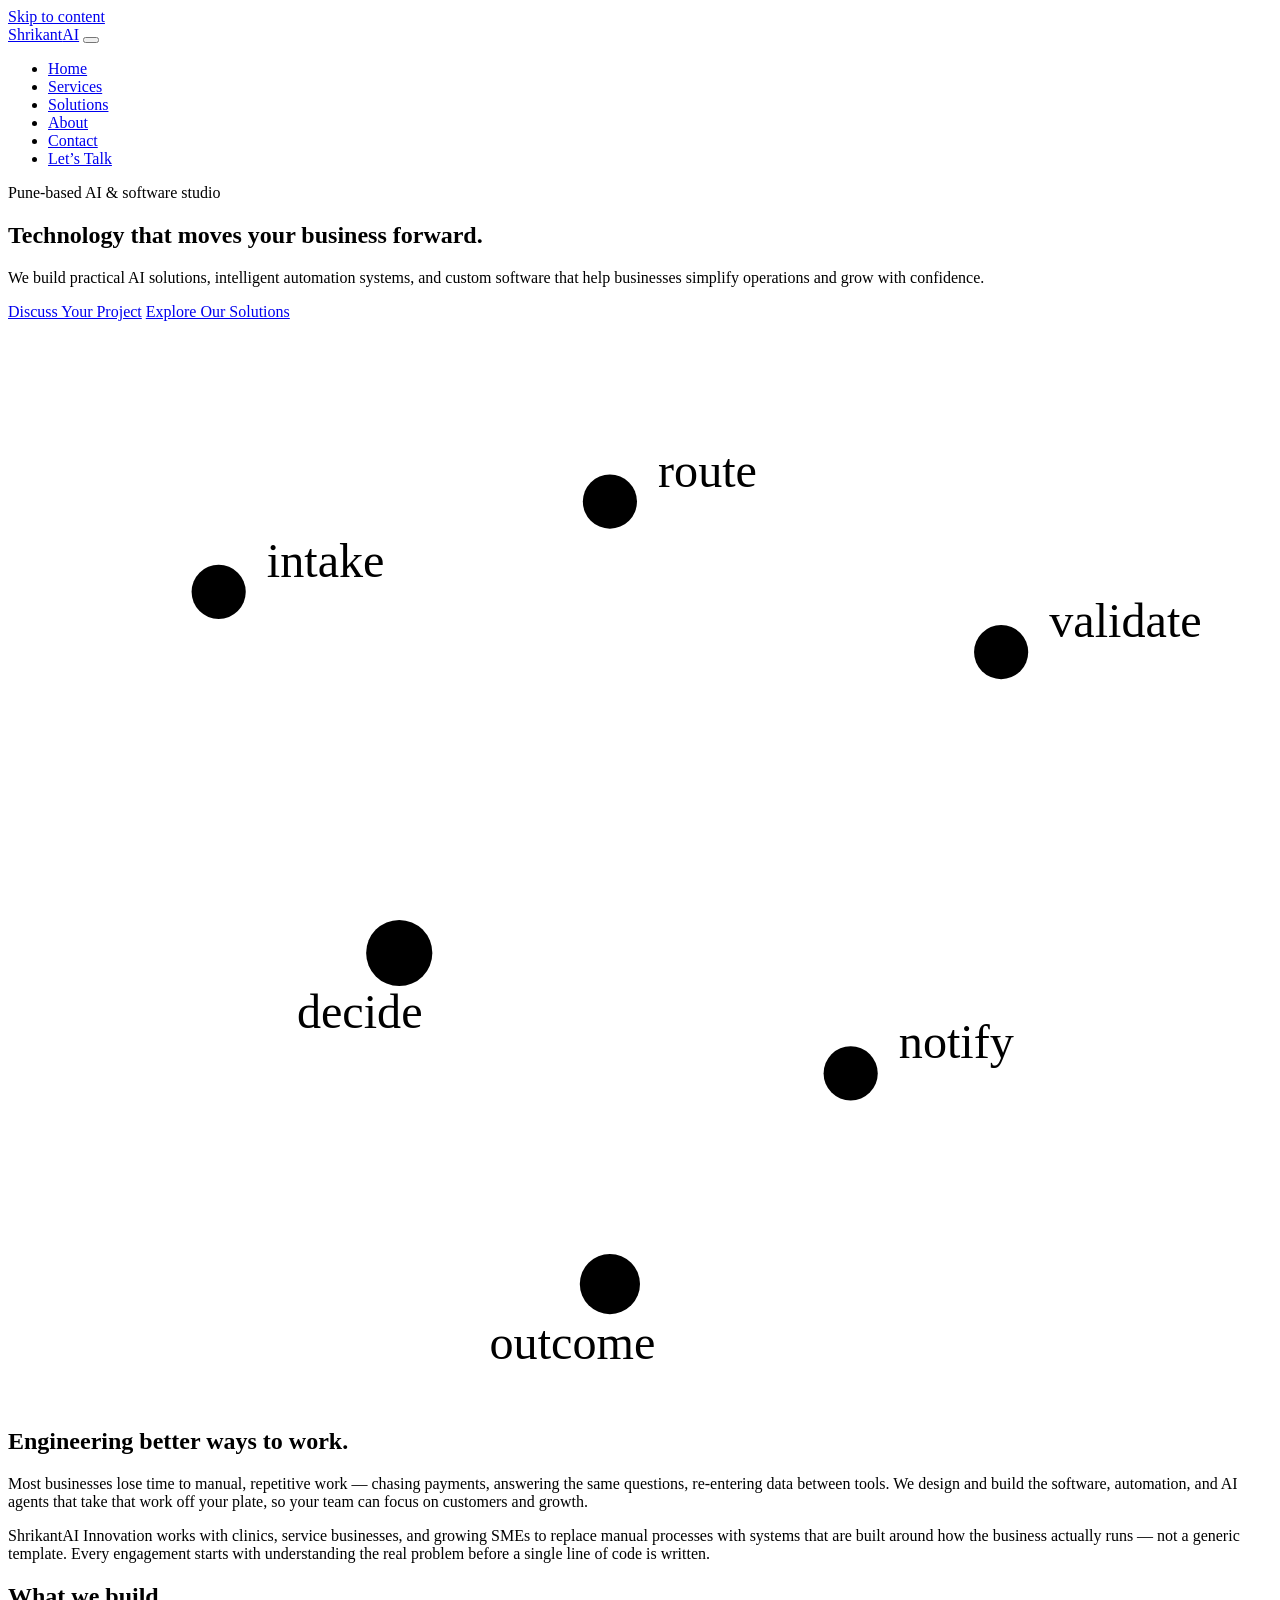
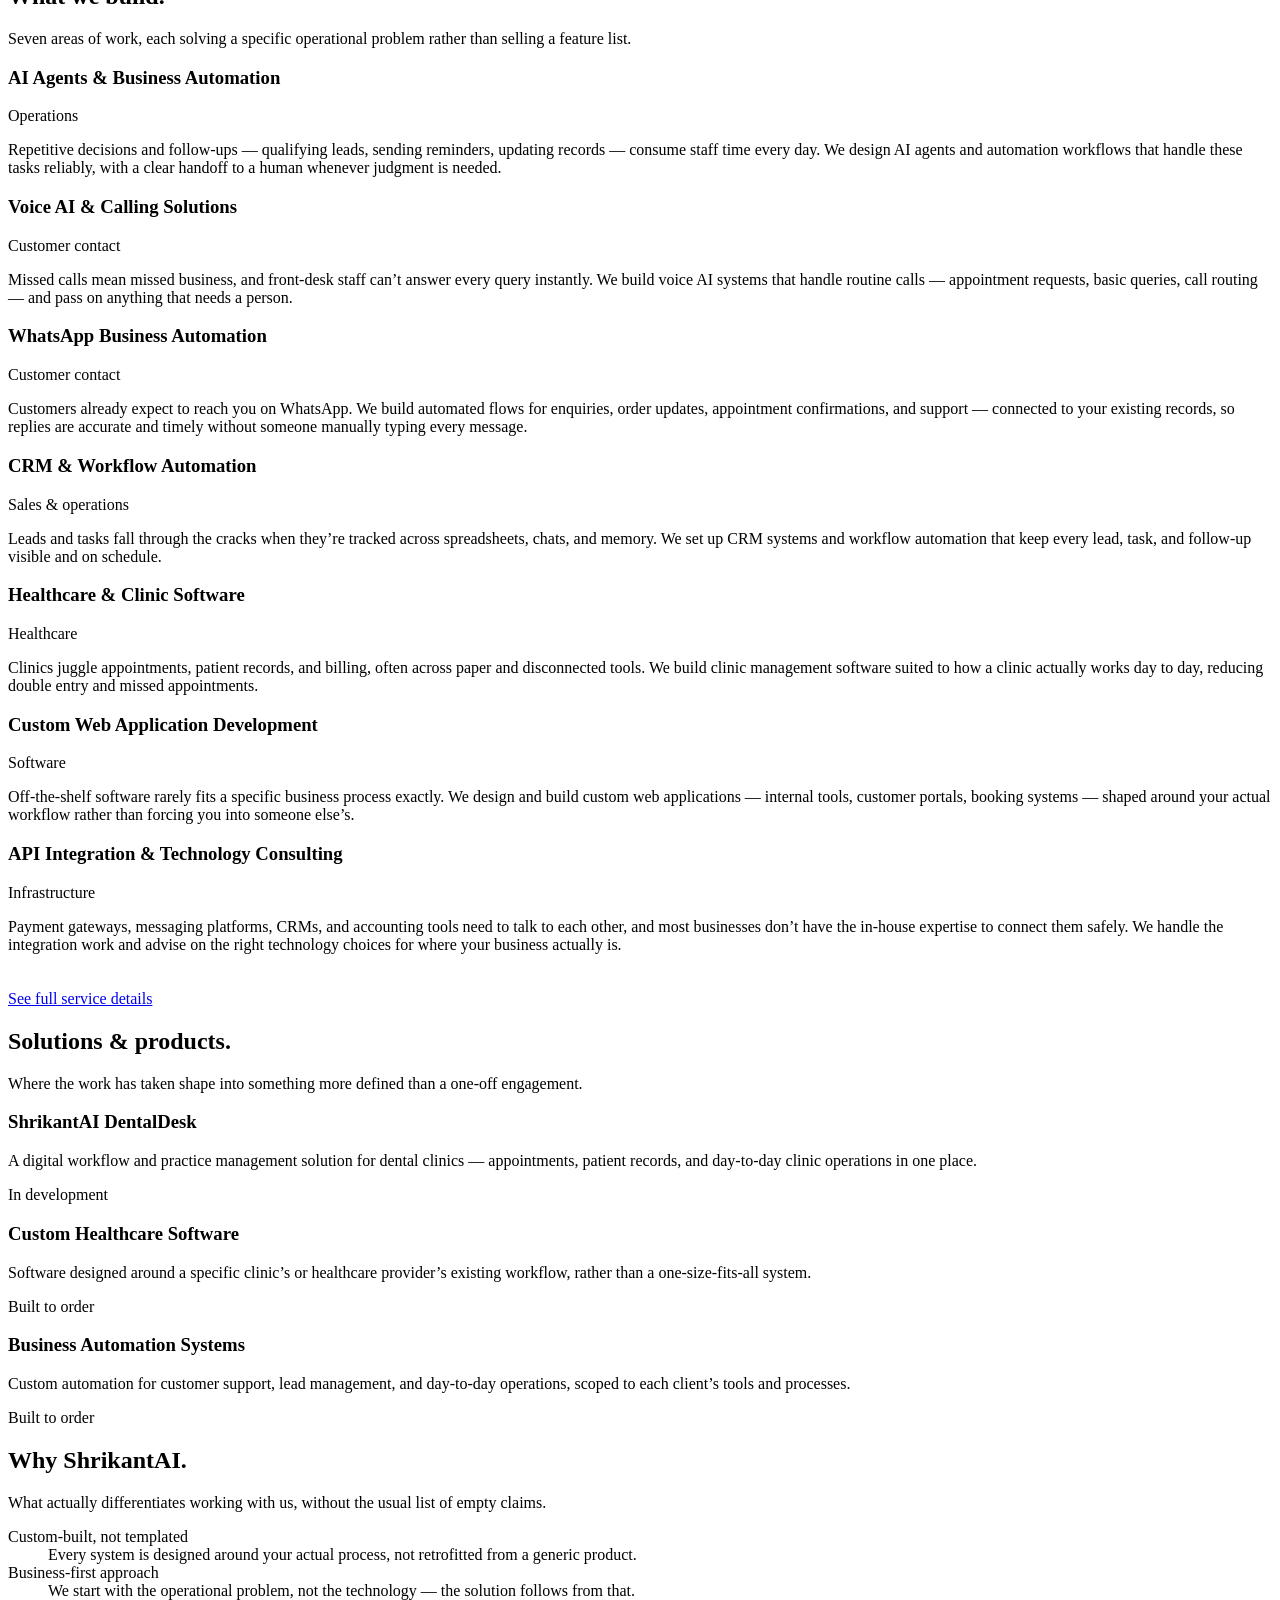
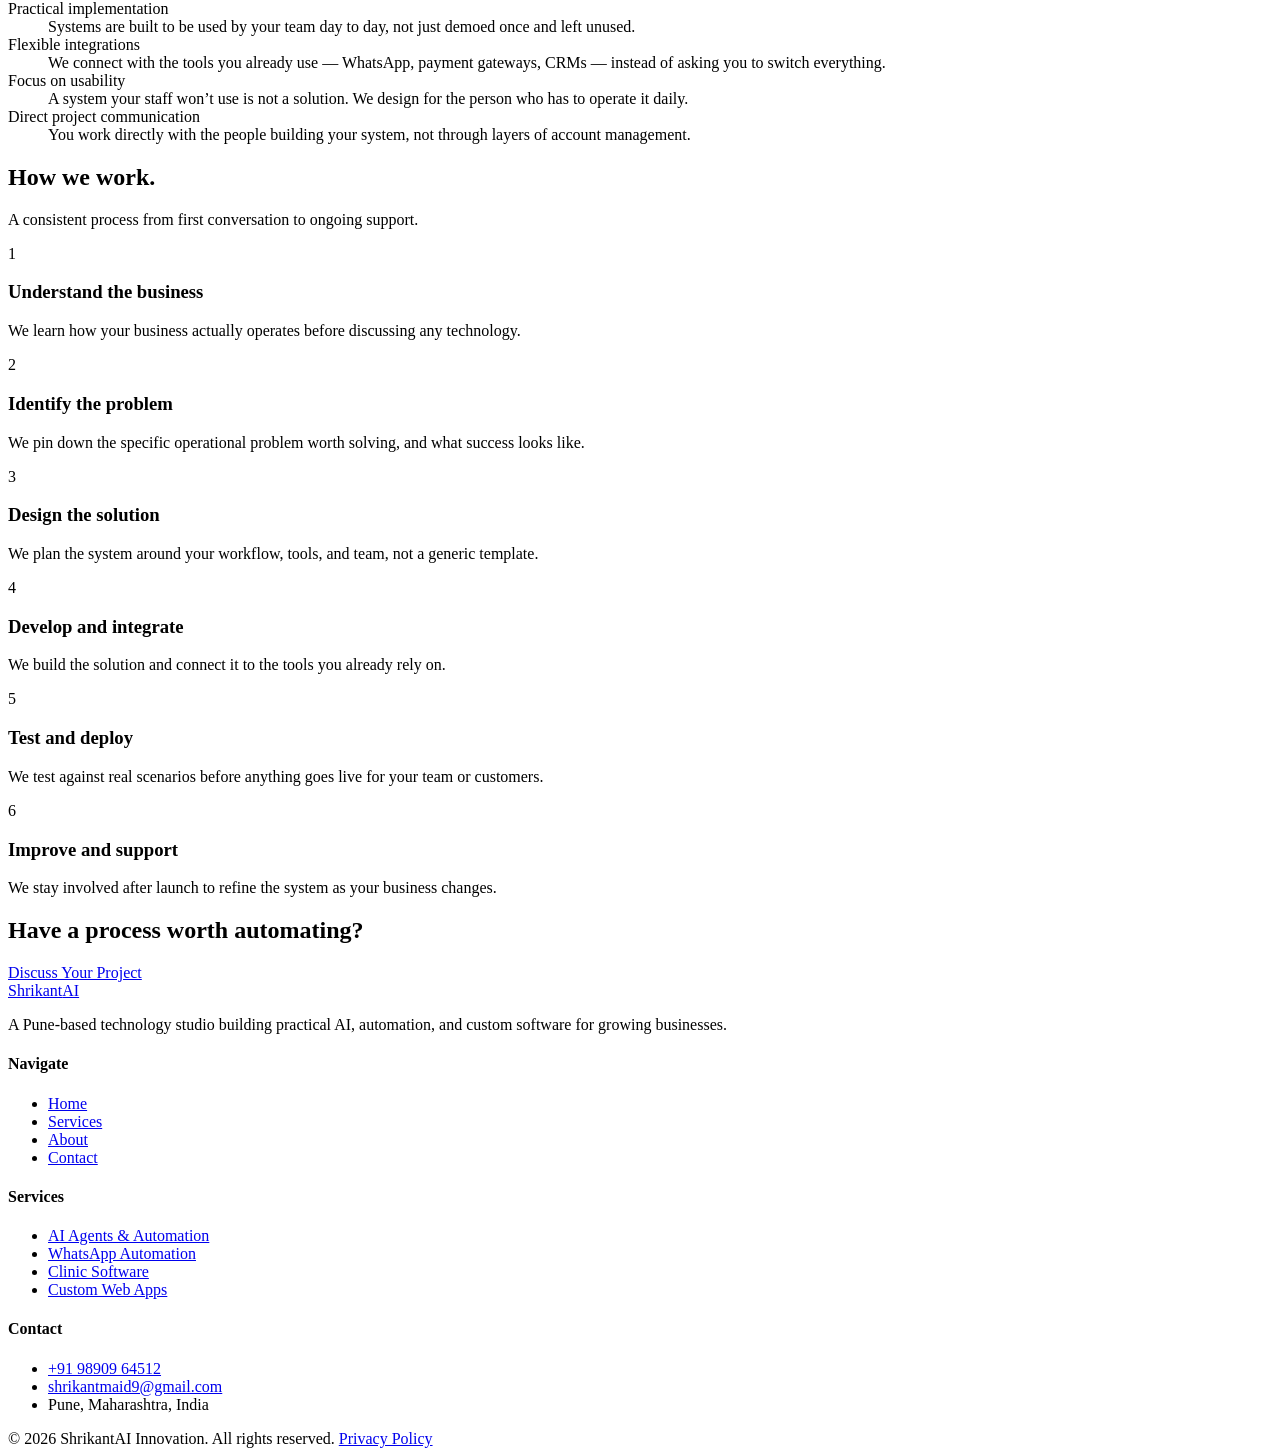
==== index.html @ ee55405e "Shrikantai" ====
<!DOCTYPE html>
<html lang="en">
<head>
<meta charset="UTF-8">
<meta name="viewport" content="width=device-width, initial-scale=1.0">
<title>ShrikantAI Innovation — Practical AI, Automation &amp; Custom Software, Pune</title>
<meta name="description" content="ShrikantAI Innovation builds practical AI agents, business automation, WhatsApp automation and custom software for growing businesses in Pune and beyond.">
<link rel="canonical" href="https://shrikantaitech.github.io/">

<meta property="og:type" content="website">
<meta property="og:title" content="ShrikantAI Innovation — Technology that moves your business forward">
<meta property="og:description" content="Practical AI solutions, intelligent automation and custom software for growing businesses, built by a Pune-based technology team.">
<meta property="og:url" content="https://shrikantaitech.github.io/">
<meta property="og:image" content="https://shrikantaitech.github.io/assets/images/og-cover.jpg">

<link rel="icon" type="image/svg+xml" href="favicon.svg">
<link rel="stylesheet" href="assets/css/style.css">

<script type="application/ld+json">
{
  "@context": "https://schema.org",
  "@type": "Organization",
  "name": "ShrikantAI Innovation",
  "url": "https://shrikantaitech.github.io/",
  "email": "shrikantmaid9@gmail.com",
  "telephone": "+919890964512",
  "address": {
    "@type": "PostalAddress",
    "addressLocality": "Pune",
    "addressRegion": "Maharashtra",
    "addressCountry": "IN"
  }
}
</script>
</head>
<body>
<a class="skip-link" href="#main">Skip to content</a>

<header class="site-header">
  <nav class="nav" aria-label="Primary">
    <a href="index.html" class="logo">Shrikant<span class="mark">AI</span></a>
    <button class="nav-toggle" aria-label="Open menu" aria-expanded="false">
      <span class="bar"></span><span class="bar"></span><span class="bar"></span>
    </button>
    <ul class="nav-links">
      <li><a href="index.html" aria-current="page">Home</a></li>
      <li><a href="services.html">Services</a></li>
      <li><a href="index.html#solutions">Solutions</a></li>
      <li><a href="about.html">About</a></li>
      <li><a href="contact.html">Contact</a></li>
      <li><a class="nav-cta" href="contact.html">Let&rsquo;s Talk</a></li>
    </ul>
  </nav>
</header>

<main id="main">

  <section class="hero">
    <div class="container">
      <div class="hero-copy">
        <p class="eyebrow-text">Pune-based AI &amp; software studio</p>
        <h1>Technology that moves your business forward.</h1>
        <p>We build practical AI solutions, intelligent automation systems, and custom software that help businesses simplify operations and grow with confidence.</p>
        <div class="hero-ctas">
          <a class="btn btn-primary" href="contact.html">Discuss Your Project</a>
          <a class="btn btn-ghost" href="#solutions">Explore Our Solutions</a>
        </div>
      </div>

      <svg class="hero-diagram" viewBox="0 0 420 360" role="img" aria-label="Diagram of connected nodes representing an automated workflow">
        <line class="edge" x1="70" y1="90" x2="200" y2="60"></line>
        <line class="edge" x1="200" y1="60" x2="330" y2="110"></line>
        <line class="edge" x1="70" y1="90" x2="130" y2="210"></line>
        <line class="edge" x1="130" y1="210" x2="200" y2="60"></line>
        <line class="edge" x1="130" y1="210" x2="280" y2="250"></line>
        <line class="edge" x1="330" y1="110" x2="280" y2="250"></line>
        <line class="edge" x1="280" y1="250" x2="200" y2="320"></line>
        <line class="edge" x1="130" y1="210" x2="200" y2="320"></line>

        <circle class="node" cx="70" cy="90" r="9"></circle>
        <circle class="node" cx="200" cy="60" r="9"></circle>
        <circle class="node" cx="330" cy="110" r="9"></circle>
        <circle class="node" cx="130" cy="210" r="11"></circle>
        <circle class="node" cx="280" cy="250" r="9"></circle>
        <circle class="node node-accent pulse" cx="200" cy="320" r="10"></circle>

        <text x="86" y="85">intake</text>
        <text x="216" y="55">route</text>
        <text x="346" y="105">validate</text>
        <text x="96" y="235">decide</text>
        <text x="296" y="245">notify</text>
        <text x="160" y="345">outcome</text>
      </svg>
    </div>
  </section>

  <section class="section" id="intro">
    <div class="container">
      <div class="section-head">
        <h2>Engineering better ways to work.</h2>
        <p class="lede wide">Most businesses lose time to manual, repetitive work &mdash; chasing payments, answering the same questions, re-entering data between tools. We design and build the software, automation, and AI agents that take that work off your plate, so your team can focus on customers and growth.</p>
      </div>
      <p class="wide">ShrikantAI Innovation works with clinics, service businesses, and growing SMEs to replace manual processes with systems that are built around how the business actually runs &mdash; not a generic template. Every engagement starts with understanding the real problem before a single line of code is written.</p>
    </div>
  </section>

  <section class="section section-alt" id="services">
    <div class="container">
      <div class="section-head">
        <h2>What we build.</h2>
        <p class="lede">Seven areas of work, each solving a specific operational problem rather than selling a feature list.</p>
      </div>

      <div class="service-row">
        <div>
          <h3>AI Agents &amp; Business Automation</h3>
          <span class="tag">Operations</span>
        </div>
        <div class="service-body">
          <p>Repetitive decisions and follow-ups &mdash; qualifying leads, sending reminders, updating records &mdash; consume staff time every day. We design AI agents and automation workflows that handle these tasks reliably, with a clear handoff to a human whenever judgment is needed.</p>
        </div>
      </div>

      <div class="service-row">
        <div>
          <h3>Voice AI &amp; Calling Solutions</h3>
          <span class="tag">Customer contact</span>
        </div>
        <div class="service-body">
          <p>Missed calls mean missed business, and front-desk staff can&rsquo;t answer every query instantly. We build voice AI systems that handle routine calls &mdash; appointment requests, basic queries, call routing &mdash; and pass on anything that needs a person.</p>
        </div>
      </div>

      <div class="service-row">
        <div>
          <h3>WhatsApp Business Automation</h3>
          <span class="tag">Customer contact</span>
        </div>
        <div class="service-body">
          <p>Customers already expect to reach you on WhatsApp. We build automated flows for enquiries, order updates, appointment confirmations, and support &mdash; connected to your existing records, so replies are accurate and timely without someone manually typing every message.</p>
        </div>
      </div>

      <div class="service-row">
        <div>
          <h3>CRM &amp; Workflow Automation</h3>
          <span class="tag">Sales &amp; operations</span>
        </div>
        <div class="service-body">
          <p>Leads and tasks fall through the cracks when they&rsquo;re tracked across spreadsheets, chats, and memory. We set up CRM systems and workflow automation that keep every lead, task, and follow-up visible and on schedule.</p>
        </div>
      </div>

      <div class="service-row">
        <div>
          <h3>Healthcare &amp; Clinic Software</h3>
          <span class="tag">Healthcare</span>
        </div>
        <div class="service-body">
          <p>Clinics juggle appointments, patient records, and billing, often across paper and disconnected tools. We build clinic management software suited to how a clinic actually works day to day, reducing double entry and missed appointments.</p>
        </div>
      </div>

      <div class="service-row">
        <div>
          <h3>Custom Web Application Development</h3>
          <span class="tag">Software</span>
        </div>
        <div class="service-body">
          <p>Off-the-shelf software rarely fits a specific business process exactly. We design and build custom web applications &mdash; internal tools, customer portals, booking systems &mdash; shaped around your actual workflow rather than forcing you into someone else&rsquo;s.</p>
        </div>
      </div>

      <div class="service-row">
        <div>
          <h3>API Integration &amp; Technology Consulting</h3>
          <span class="tag">Infrastructure</span>
        </div>
        <div class="service-body">
          <p>Payment gateways, messaging platforms, CRMs, and accounting tools need to talk to each other, and most businesses don&rsquo;t have the in-house expertise to connect them safely. We handle the integration work and advise on the right technology choices for where your business actually is.</p>
        </div>
      </div>

      <p style="margin-top: 36px;"><a class="btn btn-ghost" href="services.html">See full service details</a></p>
    </div>
  </section>

  <section class="section" id="solutions">
    <div class="container">
      <div class="section-head">
        <h2>Solutions &amp; products.</h2>
        <p class="lede">Where the work has taken shape into something more defined than a one-off engagement.</p>
      </div>

      <div class="product">
        <div>
          <h3>ShrikantAI DentalDesk</h3>
          <p>A digital workflow and practice management solution for dental clinics &mdash; appointments, patient records, and day-to-day clinic operations in one place.</p>
        </div>
        <span class="status">In development</span>
      </div>

      <div class="product">
        <div>
          <h3>Custom Healthcare Software</h3>
          <p>Software designed around a specific clinic&rsquo;s or healthcare provider&rsquo;s existing workflow, rather than a one-size-fits-all system.</p>
        </div>
        <span class="status">Built to order</span>
      </div>

      <div class="product">
        <div>
          <h3>Business Automation Systems</h3>
          <p>Custom automation for customer support, lead management, and day-to-day operations, scoped to each client&rsquo;s tools and processes.</p>
        </div>
        <span class="status">Built to order</span>
      </div>
    </div>
  </section>

  <section class="section section-alt" id="why">
    <div class="container">
      <div class="section-head">
        <h2>Why ShrikantAI.</h2>
        <p class="lede">What actually differentiates working with us, without the usual list of empty claims.</p>
      </div>

      <dl class="why-list">
        <div class="why-item">
          <dt>Custom-built, not templated</dt>
          <dd>Every system is designed around your actual process, not retrofitted from a generic product.</dd>
        </div>
        <div class="why-item">
          <dt>Business-first approach</dt>
          <dd>We start with the operational problem, not the technology &mdash; the solution follows from that.</dd>
        </div>
        <div class="why-item">
          <dt>Practical implementation</dt>
          <dd>Systems are built to be used by your team day to day, not just demoed once and left unused.</dd>
        </div>
        <div class="why-item">
          <dt>Flexible integrations</dt>
          <dd>We connect with the tools you already use &mdash; WhatsApp, payment gateways, CRMs &mdash; instead of asking you to switch everything.</dd>
        </div>
        <div class="why-item">
          <dt>Focus on usability</dt>
          <dd>A system your staff won&rsquo;t use is not a solution. We design for the person who has to operate it daily.</dd>
        </div>
        <div class="why-item">
          <dt>Direct project communication</dt>
          <dd>You work directly with the people building your system, not through layers of account management.</dd>
        </div>
      </dl>
    </div>
  </section>

  <section class="section" id="process">
    <div class="container">
      <div class="section-head">
        <h2>How we work.</h2>
        <p class="lede">A consistent process from first conversation to ongoing support.</p>
      </div>

      <div class="timeline">
        <div class="tl-step">
          <div class="tl-num">1</div>
          <div><h3>Understand the business</h3><p>We learn how your business actually operates before discussing any technology.</p></div>
        </div>
        <div class="tl-step">
          <div class="tl-num">2</div>
          <div><h3>Identify the problem</h3><p>We pin down the specific operational problem worth solving, and what success looks like.</p></div>
        </div>
        <div class="tl-step">
          <div class="tl-num">3</div>
          <div><h3>Design the solution</h3><p>We plan the system around your workflow, tools, and team, not a generic template.</p></div>
        </div>
        <div class="tl-step">
          <div class="tl-num">4</div>
          <div><h3>Develop and integrate</h3><p>We build the solution and connect it to the tools you already rely on.</p></div>
        </div>
        <div class="tl-step">
          <div class="tl-num">5</div>
          <div><h3>Test and deploy</h3><p>We test against real scenarios before anything goes live for your team or customers.</p></div>
        </div>
        <div class="tl-step">
          <div class="tl-num">6</div>
          <div><h3>Improve and support</h3><p>We stay involved after launch to refine the system as your business changes.</p></div>
        </div>
      </div>
    </div>
  </section>

  <section class="cta-band">
    <div class="container">
      <h2>Have a process worth automating?</h2>
      <a class="btn btn-primary" href="contact.html">Discuss Your Project</a>
    </div>
  </section>

</main>

<footer class="site-footer">
  <div class="container">
    <div class="footer-grid">
      <div class="footer-about">
        <a href="index.html" class="logo">Shrikant<span class="mark">AI</span></a>
        <p>A Pune-based technology studio building practical AI, automation, and custom software for growing businesses.</p>
      </div>
      <div>
        <h4>Navigate</h4>
        <ul class="footer-links">
          <li><a href="index.html">Home</a></li>
          <li><a href="services.html">Services</a></li>
          <li><a href="about.html">About</a></li>
          <li><a href="contact.html">Contact</a></li>
        </ul>
      </div>
      <div>
        <h4>Services</h4>
        <ul class="footer-links">
          <li><a href="services.html">AI Agents &amp; Automation</a></li>
          <li><a href="services.html">WhatsApp Automation</a></li>
          <li><a href="services.html">Clinic Software</a></li>
          <li><a href="services.html">Custom Web Apps</a></li>
        </ul>
      </div>
      <div>
        <h4>Contact</h4>
        <ul class="footer-links">
          <li><a href="tel:+919890964512">+91 98909 64512</a></li>
          <li><a href="mailto:shrikantmaid9@gmail.com">shrikantmaid9@gmail.com</a></li>
          <li>Pune, Maharashtra, India</li>
        </ul>
      </div>
    </div>
    <div class="footer-bottom">
      <span>&copy; <span data-year>2026</span> ShrikantAI Innovation. All rights reserved.</span>
      <a href="privacy.html">Privacy Policy</a>
    </div>
  </div>
</footer>

<script src="assets/js/main.js"></script>
</body>
</html>
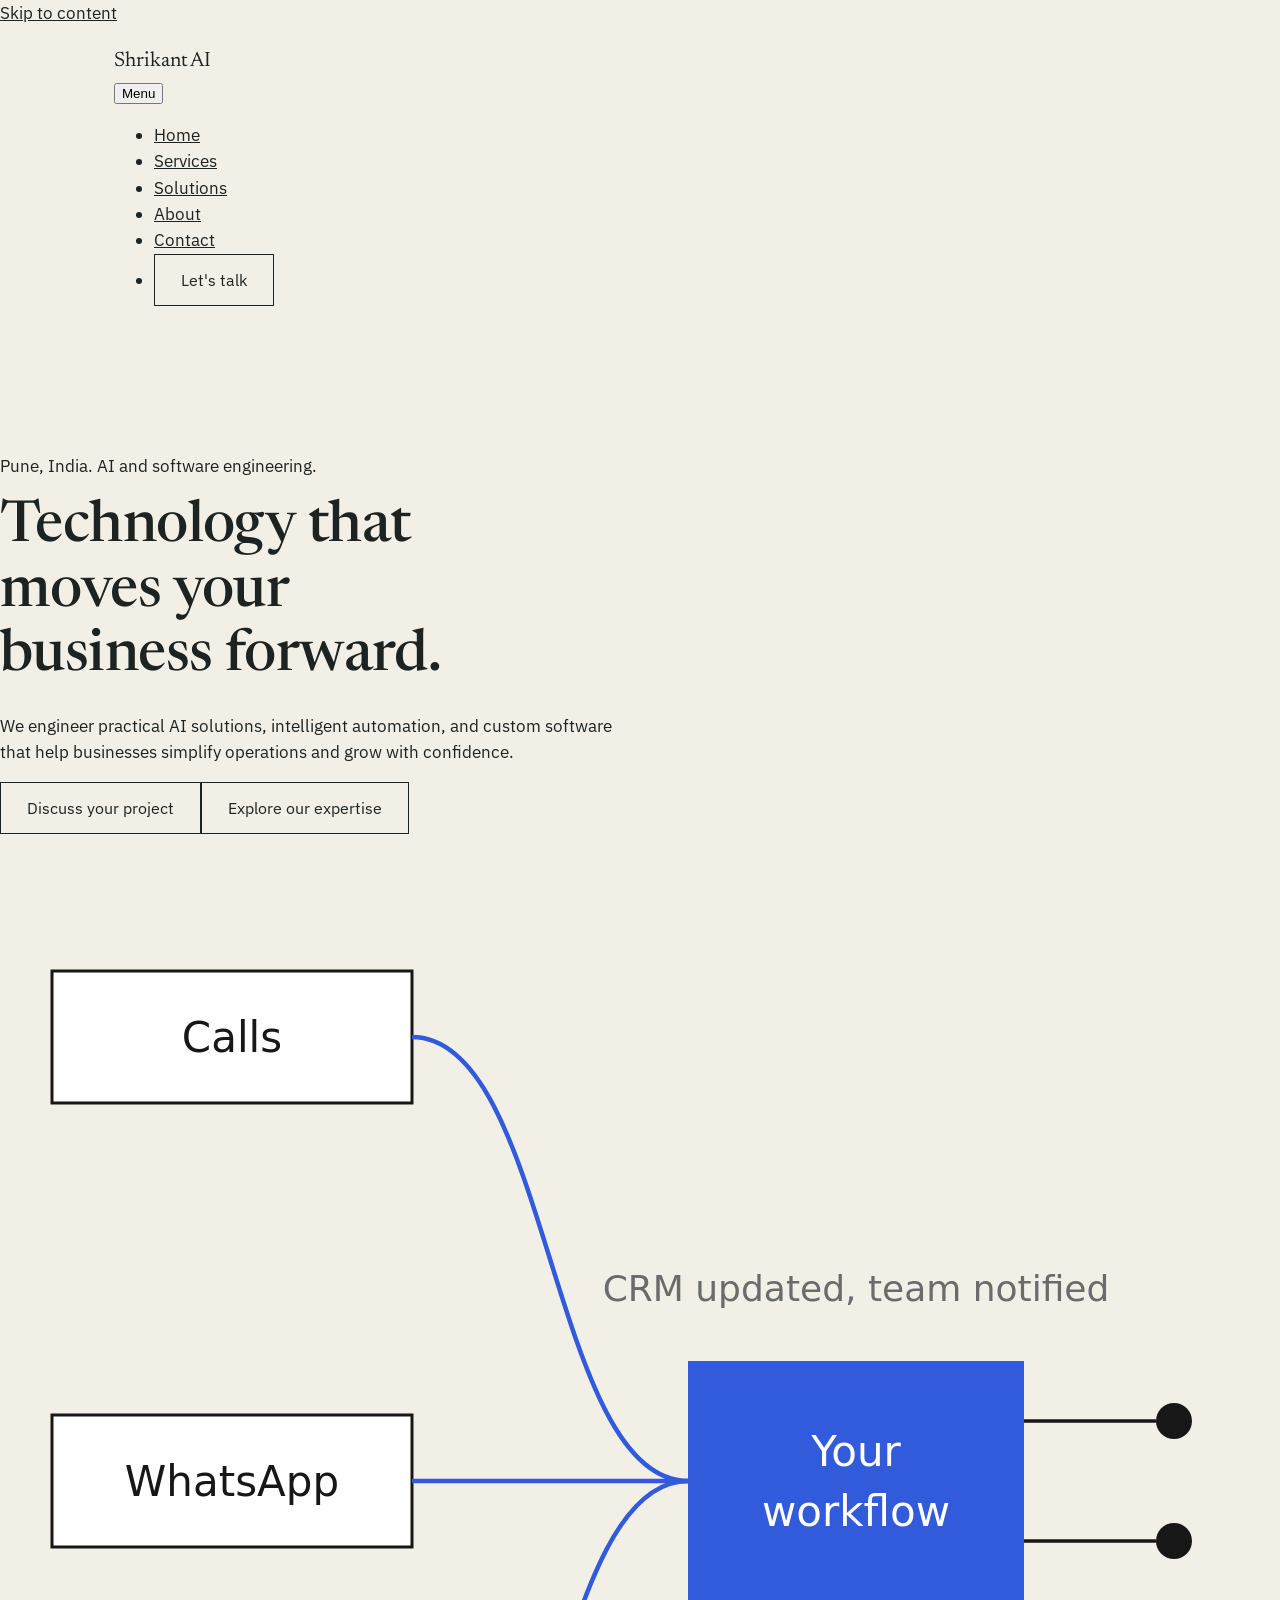
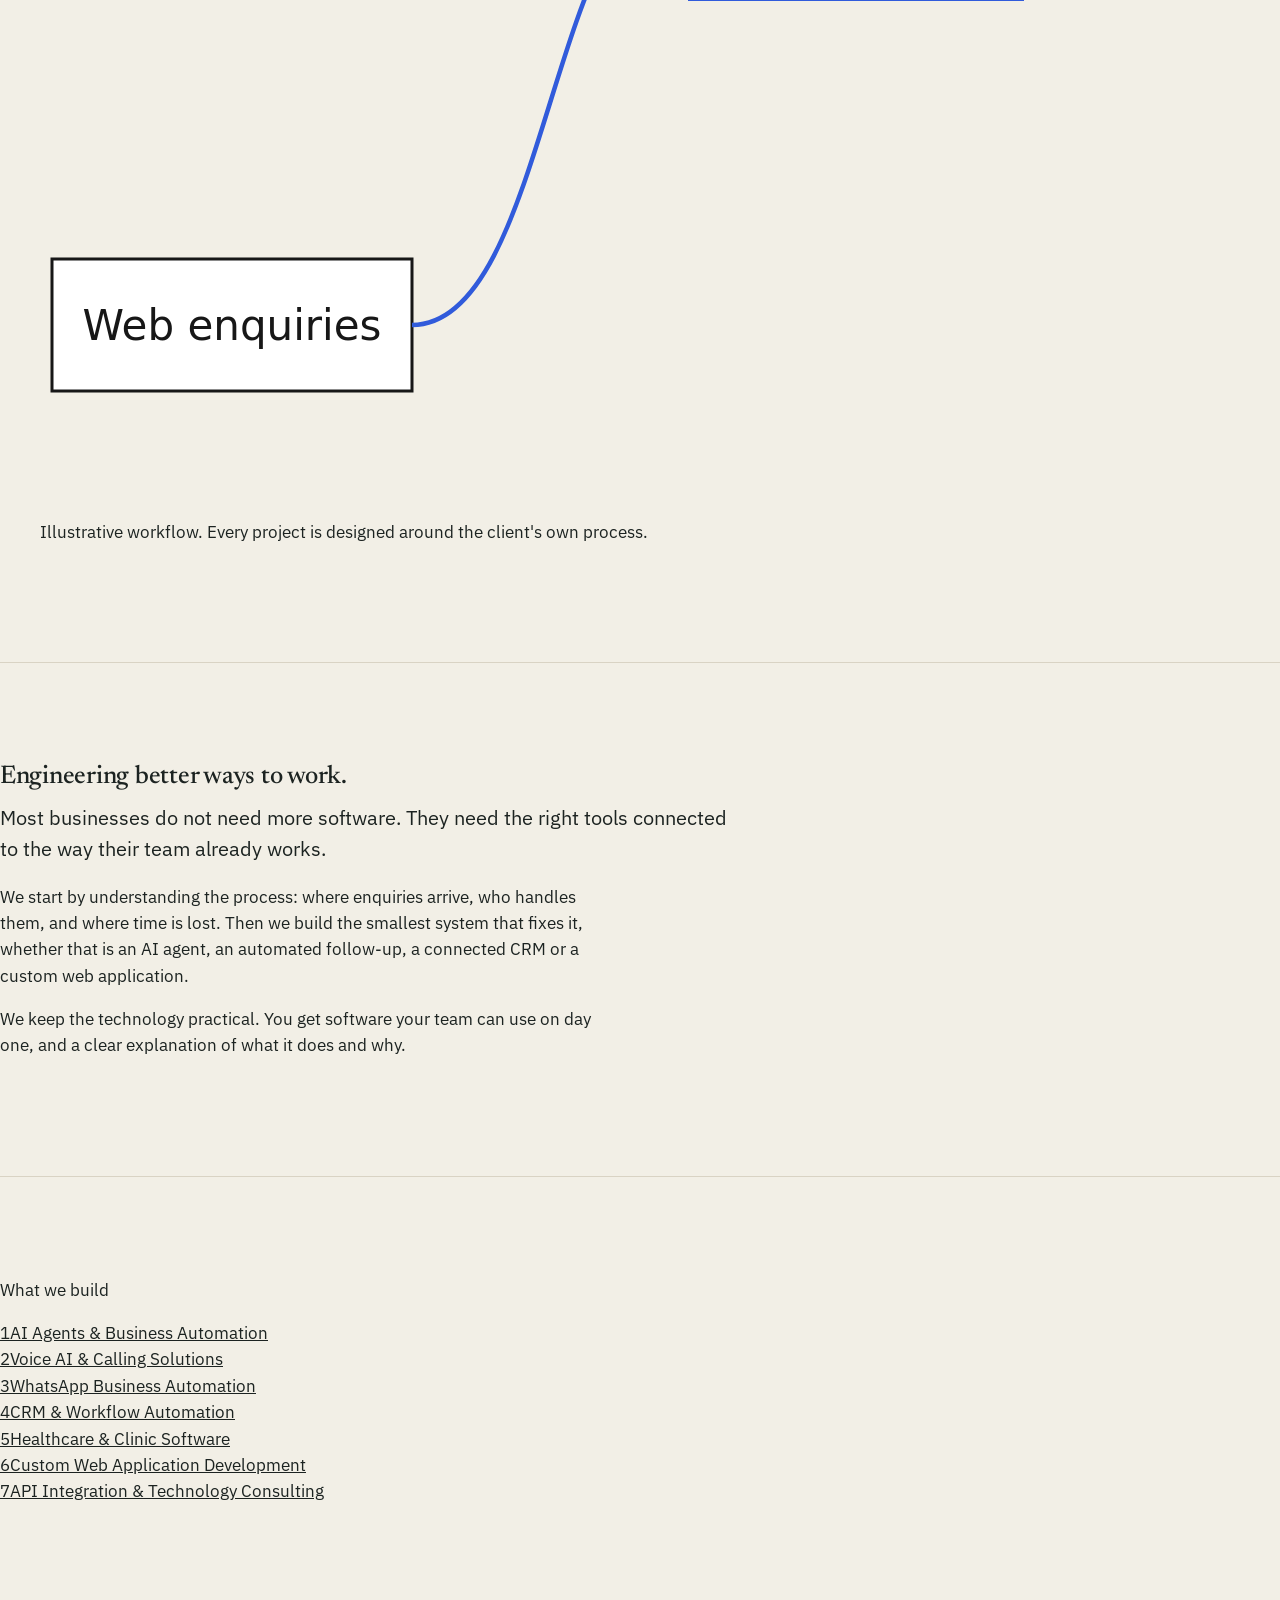
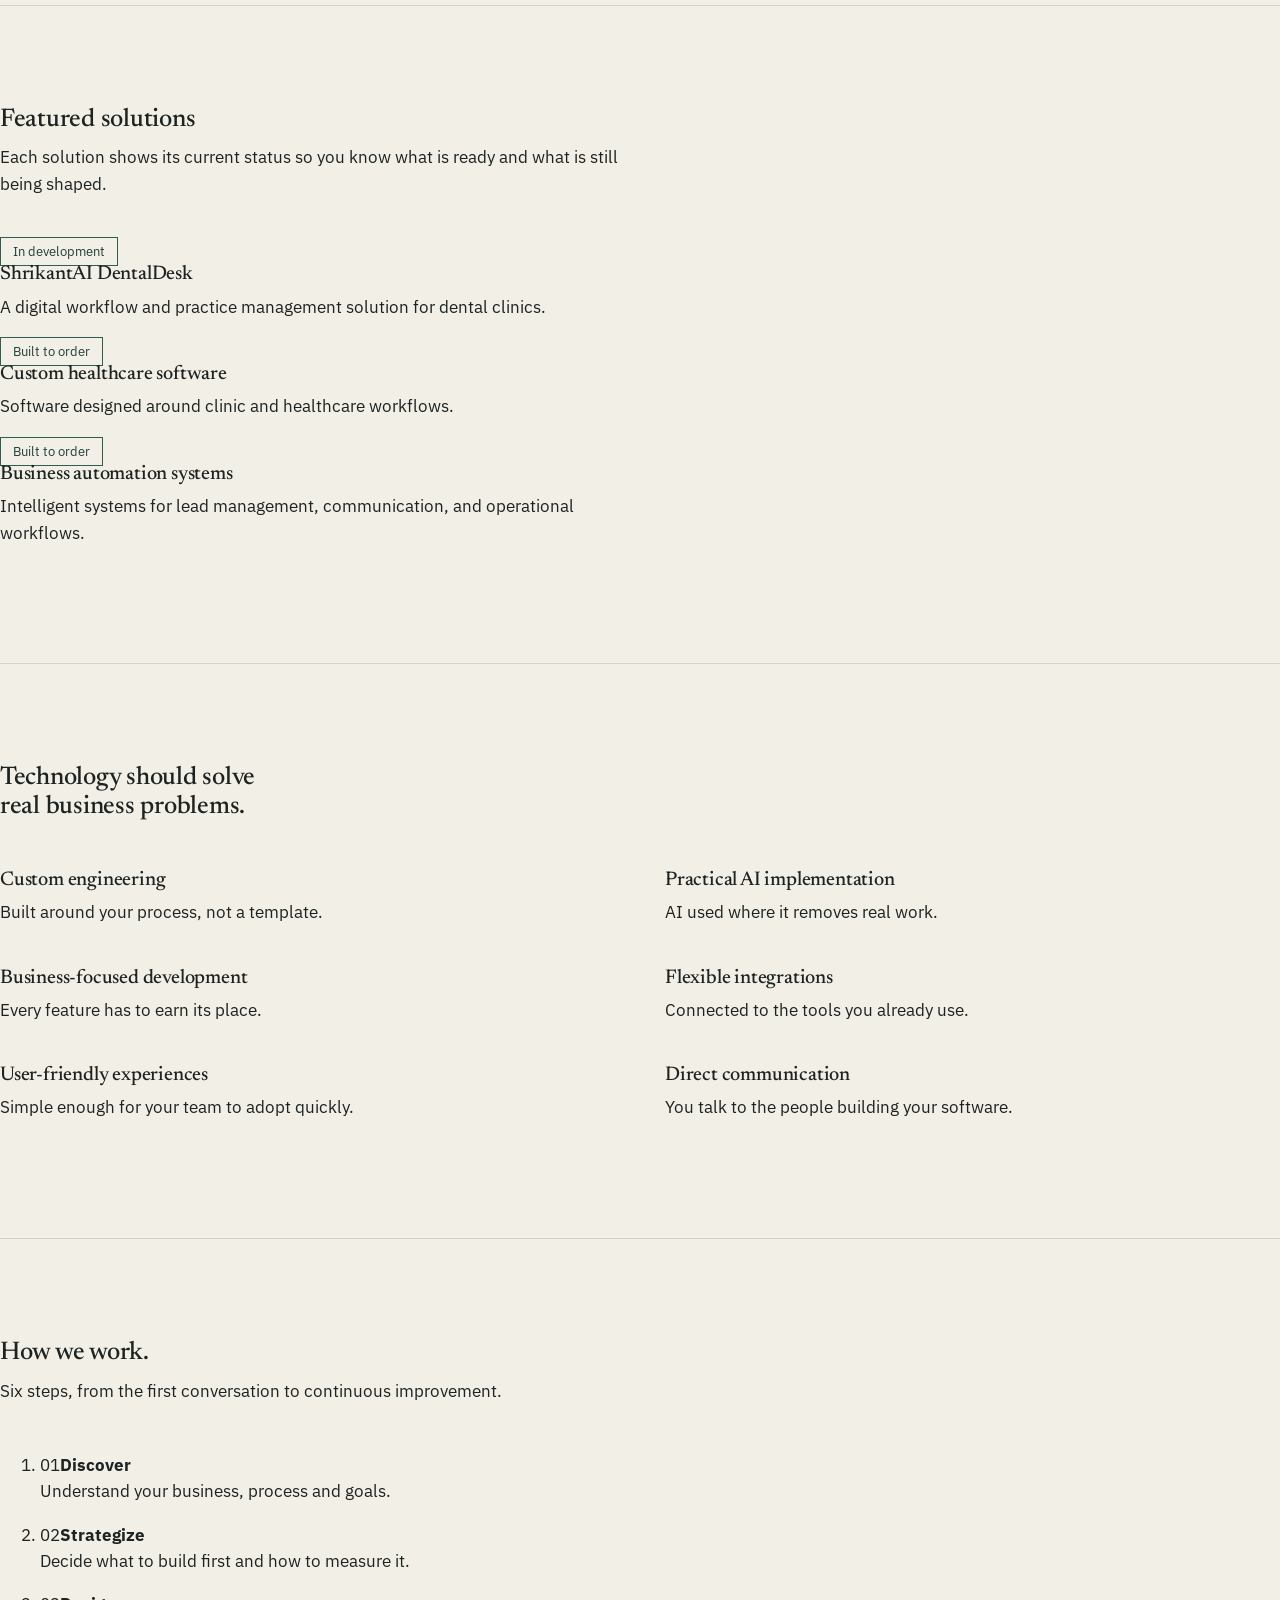
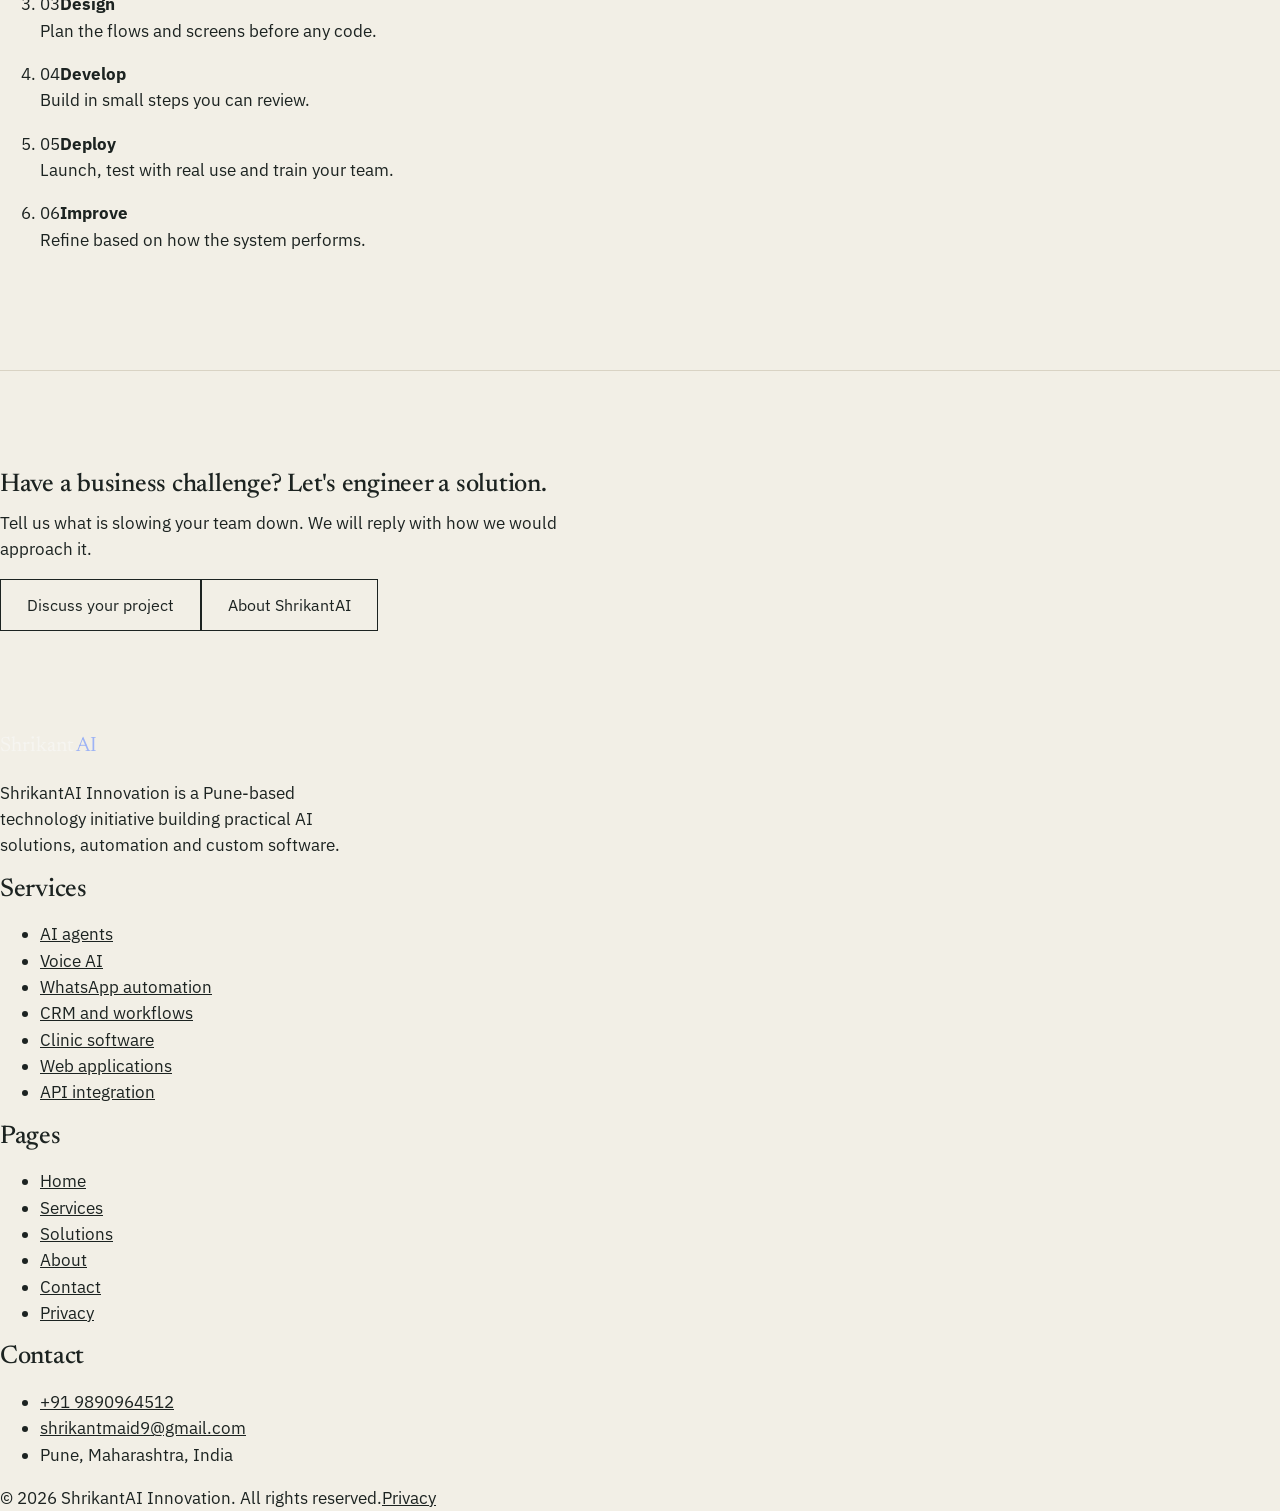
==== commit 9404cf5b: "shrikantai" ====
--- a/index.html
+++ b/index.html
@@ -1,345 +1,98 @@
 <!DOCTYPE html>
 <html lang="en">
 <head>
-<meta charset="UTF-8">
-<meta name="viewport" content="width=device-width, initial-scale=1.0">
-<title>ShrikantAI Innovation — Practical AI, Automation &amp; Custom Software, Pune</title>
-<meta name="description" content="ShrikantAI Innovation builds practical AI agents, business automation, WhatsApp automation and custom software for growing businesses in Pune and beyond.">
+<meta charset="utf-8">
+<meta name="viewport" content="width=device-width, initial-scale=1">
+<title>ShrikantAI Innovation | AI, Automation & Custom Software in Pune</title>
+<meta name="description" content="Pune-based ShrikantAI Innovation builds practical AI solutions, business automation, WhatsApp and voice workflows, and custom software for businesses and clinics.">
 <link rel="canonical" href="https://shrikantaitech.github.io/">
-
 <meta property="og:type" content="website">
-<meta property="og:title" content="ShrikantAI Innovation — Technology that moves your business forward">
-<meta property="og:description" content="Practical AI solutions, intelligent automation and custom software for growing businesses, built by a Pune-based technology team.">
+<meta property="og:site_name" content="ShrikantAI Innovation">
+<meta property="og:title" content="ShrikantAI Innovation | AI, Automation & Custom Software in Pune">
+<meta property="og:description" content="Pune-based ShrikantAI Innovation builds practical AI solutions, business automation, WhatsApp and voice workflows, and custom software for businesses and clinics.">
 <meta property="og:url" content="https://shrikantaitech.github.io/">
-<meta property="og:image" content="https://shrikantaitech.github.io/assets/images/og-cover.jpg">
-
-<link rel="icon" type="image/svg+xml" href="favicon.svg">
+<meta name="twitter:card" content="summary">
+<meta name="theme-color" content="#F6F5F1">
+<link rel="icon" href="favicon.svg" type="image/svg+xml">
 <link rel="stylesheet" href="assets/css/style.css">
-
-<script type="application/ld+json">
-{
-  "@context": "https://schema.org",
-  "@type": "Organization",
-  "name": "ShrikantAI Innovation",
-  "url": "https://shrikantaitech.github.io/",
-  "email": "shrikantmaid9@gmail.com",
-  "telephone": "+919890964512",
-  "address": {
-    "@type": "PostalAddress",
-    "addressLocality": "Pune",
-    "addressRegion": "Maharashtra",
-    "addressCountry": "IN"
-  }
-}
-</script>
+<script type="application/ld+json">{"@context":"https://schema.org","@type":"Organization","name":"ShrikantAI Innovation","url":"https://shrikantaitech.github.io/","email":"shrikantmaid9@gmail.com","telephone":"+91 9890964512","description":"Pune-based technology initiative building practical AI solutions, automation and custom software.","address":{"@type":"PostalAddress","addressLocality":"Pune","addressRegion":"Maharashtra","addressCountry":"IN"}}</script>
 </head>
 <body>
-<a class="skip-link" href="#main">Skip to content</a>
-
-<header class="site-header">
-  <nav class="nav" aria-label="Primary">
-    <a href="index.html" class="logo">Shrikant<span class="mark">AI</span></a>
-    <button class="nav-toggle" aria-label="Open menu" aria-expanded="false">
-      <span class="bar"></span><span class="bar"></span><span class="bar"></span>
-    </button>
-    <ul class="nav-links">
-      <li><a href="index.html" aria-current="page">Home</a></li>
-      <li><a href="services.html">Services</a></li>
-      <li><a href="index.html#solutions">Solutions</a></li>
-      <li><a href="about.html">About</a></li>
-      <li><a href="contact.html">Contact</a></li>
-      <li><a class="nav-cta" href="contact.html">Let&rsquo;s Talk</a></li>
-    </ul>
-  </nav>
-</header>
-
+<a class="skip" href="#main">Skip to content</a>
+<header class="nav"><div class="wrap">
+<a class="logo" href="index.html" aria-label="ShrikantAI Innovation home">Shrikant<span>AI</span></a>
+<button class="toggle" aria-expanded="false" aria-controls="menu">Menu</button>
+<ul class="menu" id="menu"><li><a href="index.html" aria-current="page">Home</a></li><li><a href="services.html">Services</a></li><li><a href="index.html#solutions">Solutions</a></li><li><a href="about.html">About</a></li><li><a href="contact.html">Contact</a></li><li><a class="btn accent" href="contact.html">Let's talk</a></li></ul>
+</div></header>
 <main id="main">
-
-  <section class="hero">
-    <div class="container">
-      <div class="hero-copy">
-        <p class="eyebrow-text">Pune-based AI &amp; software studio</p>
-        <h1>Technology that moves your business forward.</h1>
-        <p>We build practical AI solutions, intelligent automation systems, and custom software that help businesses simplify operations and grow with confidence.</p>
-        <div class="hero-ctas">
-          <a class="btn btn-primary" href="contact.html">Discuss Your Project</a>
-          <a class="btn btn-ghost" href="#solutions">Explore Our Solutions</a>
-        </div>
-      </div>
-
-      <svg class="hero-diagram" viewBox="0 0 420 360" role="img" aria-label="Diagram of connected nodes representing an automated workflow">
-        <line class="edge" x1="70" y1="90" x2="200" y2="60"></line>
-        <line class="edge" x1="200" y1="60" x2="330" y2="110"></line>
-        <line class="edge" x1="70" y1="90" x2="130" y2="210"></line>
-        <line class="edge" x1="130" y1="210" x2="200" y2="60"></line>
-        <line class="edge" x1="130" y1="210" x2="280" y2="250"></line>
-        <line class="edge" x1="330" y1="110" x2="280" y2="250"></line>
-        <line class="edge" x1="280" y1="250" x2="200" y2="320"></line>
-        <line class="edge" x1="130" y1="210" x2="200" y2="320"></line>
-
-        <circle class="node" cx="70" cy="90" r="9"></circle>
-        <circle class="node" cx="200" cy="60" r="9"></circle>
-        <circle class="node" cx="330" cy="110" r="9"></circle>
-        <circle class="node" cx="130" cy="210" r="11"></circle>
-        <circle class="node" cx="280" cy="250" r="9"></circle>
-        <circle class="node node-accent pulse" cx="200" cy="320" r="10"></circle>
-
-        <text x="86" y="85">intake</text>
-        <text x="216" y="55">route</text>
-        <text x="346" y="105">validate</text>
-        <text x="96" y="235">decide</text>
-        <text x="296" y="245">notify</text>
-        <text x="160" y="345">outcome</text>
-      </svg>
-    </div>
-  </section>
-
-  <section class="section" id="intro">
-    <div class="container">
-      <div class="section-head">
-        <h2>Engineering better ways to work.</h2>
-        <p class="lede wide">Most businesses lose time to manual, repetitive work &mdash; chasing payments, answering the same questions, re-entering data between tools. We design and build the software, automation, and AI agents that take that work off your plate, so your team can focus on customers and growth.</p>
-      </div>
-      <p class="wide">ShrikantAI Innovation works with clinics, service businesses, and growing SMEs to replace manual processes with systems that are built around how the business actually runs &mdash; not a generic template. Every engagement starts with understanding the real problem before a single line of code is written.</p>
-    </div>
-  </section>
-
-  <section class="section section-alt" id="services">
-    <div class="container">
-      <div class="section-head">
-        <h2>What we build.</h2>
-        <p class="lede">Seven areas of work, each solving a specific operational problem rather than selling a feature list.</p>
-      </div>
-
-      <div class="service-row">
-        <div>
-          <h3>AI Agents &amp; Business Automation</h3>
-          <span class="tag">Operations</span>
-        </div>
-        <div class="service-body">
-          <p>Repetitive decisions and follow-ups &mdash; qualifying leads, sending reminders, updating records &mdash; consume staff time every day. We design AI agents and automation workflows that handle these tasks reliably, with a clear handoff to a human whenever judgment is needed.</p>
-        </div>
-      </div>
-
-      <div class="service-row">
-        <div>
-          <h3>Voice AI &amp; Calling Solutions</h3>
-          <span class="tag">Customer contact</span>
-        </div>
-        <div class="service-body">
-          <p>Missed calls mean missed business, and front-desk staff can&rsquo;t answer every query instantly. We build voice AI systems that handle routine calls &mdash; appointment requests, basic queries, call routing &mdash; and pass on anything that needs a person.</p>
-        </div>
-      </div>
-
-      <div class="service-row">
-        <div>
-          <h3>WhatsApp Business Automation</h3>
-          <span class="tag">Customer contact</span>
-        </div>
-        <div class="service-body">
-          <p>Customers already expect to reach you on WhatsApp. We build automated flows for enquiries, order updates, appointment confirmations, and support &mdash; connected to your existing records, so replies are accurate and timely without someone manually typing every message.</p>
-        </div>
-      </div>
-
-      <div class="service-row">
-        <div>
-          <h3>CRM &amp; Workflow Automation</h3>
-          <span class="tag">Sales &amp; operations</span>
-        </div>
-        <div class="service-body">
-          <p>Leads and tasks fall through the cracks when they&rsquo;re tracked across spreadsheets, chats, and memory. We set up CRM systems and workflow automation that keep every lead, task, and follow-up visible and on schedule.</p>
-        </div>
-      </div>
-
-      <div class="service-row">
-        <div>
-          <h3>Healthcare &amp; Clinic Software</h3>
-          <span class="tag">Healthcare</span>
-        </div>
-        <div class="service-body">
-          <p>Clinics juggle appointments, patient records, and billing, often across paper and disconnected tools. We build clinic management software suited to how a clinic actually works day to day, reducing double entry and missed appointments.</p>
-        </div>
-      </div>
-
-      <div class="service-row">
-        <div>
-          <h3>Custom Web Application Development</h3>
-          <span class="tag">Software</span>
-        </div>
-        <div class="service-body">
-          <p>Off-the-shelf software rarely fits a specific business process exactly. We design and build custom web applications &mdash; internal tools, customer portals, booking systems &mdash; shaped around your actual workflow rather than forcing you into someone else&rsquo;s.</p>
-        </div>
-      </div>
-
-      <div class="service-row">
-        <div>
-          <h3>API Integration &amp; Technology Consulting</h3>
-          <span class="tag">Infrastructure</span>
-        </div>
-        <div class="service-body">
-          <p>Payment gateways, messaging platforms, CRMs, and accounting tools need to talk to each other, and most businesses don&rsquo;t have the in-house expertise to connect them safely. We handle the integration work and advise on the right technology choices for where your business actually is.</p>
-        </div>
-      </div>
-
-      <p style="margin-top: 36px;"><a class="btn btn-ghost" href="services.html">See full service details</a></p>
-    </div>
-  </section>
-
-  <section class="section" id="solutions">
-    <div class="container">
-      <div class="section-head">
-        <h2>Solutions &amp; products.</h2>
-        <p class="lede">Where the work has taken shape into something more defined than a one-off engagement.</p>
-      </div>
-
-      <div class="product">
-        <div>
-          <h3>ShrikantAI DentalDesk</h3>
-          <p>A digital workflow and practice management solution for dental clinics &mdash; appointments, patient records, and day-to-day clinic operations in one place.</p>
-        </div>
-        <span class="status">In development</span>
-      </div>
-
-      <div class="product">
-        <div>
-          <h3>Custom Healthcare Software</h3>
-          <p>Software designed around a specific clinic&rsquo;s or healthcare provider&rsquo;s existing workflow, rather than a one-size-fits-all system.</p>
-        </div>
-        <span class="status">Built to order</span>
-      </div>
-
-      <div class="product">
-        <div>
-          <h3>Business Automation Systems</h3>
-          <p>Custom automation for customer support, lead management, and day-to-day operations, scoped to each client&rsquo;s tools and processes.</p>
-        </div>
-        <span class="status">Built to order</span>
-      </div>
-    </div>
-  </section>
-
-  <section class="section section-alt" id="why">
-    <div class="container">
-      <div class="section-head">
-        <h2>Why ShrikantAI.</h2>
-        <p class="lede">What actually differentiates working with us, without the usual list of empty claims.</p>
-      </div>
-
-      <dl class="why-list">
-        <div class="why-item">
-          <dt>Custom-built, not templated</dt>
-          <dd>Every system is designed around your actual process, not retrofitted from a generic product.</dd>
-        </div>
-        <div class="why-item">
-          <dt>Business-first approach</dt>
-          <dd>We start with the operational problem, not the technology &mdash; the solution follows from that.</dd>
-        </div>
-        <div class="why-item">
-          <dt>Practical implementation</dt>
-          <dd>Systems are built to be used by your team day to day, not just demoed once and left unused.</dd>
-        </div>
-        <div class="why-item">
-          <dt>Flexible integrations</dt>
-          <dd>We connect with the tools you already use &mdash; WhatsApp, payment gateways, CRMs &mdash; instead of asking you to switch everything.</dd>
-        </div>
-        <div class="why-item">
-          <dt>Focus on usability</dt>
-          <dd>A system your staff won&rsquo;t use is not a solution. We design for the person who has to operate it daily.</dd>
-        </div>
-        <div class="why-item">
-          <dt>Direct project communication</dt>
-          <dd>You work directly with the people building your system, not through layers of account management.</dd>
-        </div>
-      </dl>
-    </div>
-  </section>
-
-  <section class="section" id="process">
-    <div class="container">
-      <div class="section-head">
-        <h2>How we work.</h2>
-        <p class="lede">A consistent process from first conversation to ongoing support.</p>
-      </div>
-
-      <div class="timeline">
-        <div class="tl-step">
-          <div class="tl-num">1</div>
-          <div><h3>Understand the business</h3><p>We learn how your business actually operates before discussing any technology.</p></div>
-        </div>
-        <div class="tl-step">
-          <div class="tl-num">2</div>
-          <div><h3>Identify the problem</h3><p>We pin down the specific operational problem worth solving, and what success looks like.</p></div>
-        </div>
-        <div class="tl-step">
-          <div class="tl-num">3</div>
-          <div><h3>Design the solution</h3><p>We plan the system around your workflow, tools, and team, not a generic template.</p></div>
-        </div>
-        <div class="tl-step">
-          <div class="tl-num">4</div>
-          <div><h3>Develop and integrate</h3><p>We build the solution and connect it to the tools you already rely on.</p></div>
-        </div>
-        <div class="tl-step">
-          <div class="tl-num">5</div>
-          <div><h3>Test and deploy</h3><p>We test against real scenarios before anything goes live for your team or customers.</p></div>
-        </div>
-        <div class="tl-step">
-          <div class="tl-num">6</div>
-          <div><h3>Improve and support</h3><p>We stay involved after launch to refine the system as your business changes.</p></div>
-        </div>
-      </div>
-    </div>
-  </section>
-
-  <section class="cta-band">
-    <div class="container">
-      <h2>Have a process worth automating?</h2>
-      <a class="btn btn-primary" href="contact.html">Discuss Your Project</a>
-    </div>
-  </section>
-
+<section class="hero"><div class="wrap hero-grid">
+<div><p class="label rise">Pune, India. AI and software engineering.</p>
+<h1 class="rise">Technology that moves your business forward.</h1>
+<p class="lead rise">We engineer practical AI solutions, intelligent automation, and custom software that help businesses simplify operations and grow with confidence.</p>
+<div class="btn-row rise"><a class="btn accent" href="contact.html">Discuss your project</a><a class="btn ghost" href="services.html">Explore our expertise</a></div></div>
+<figure class="hero-art rise"><svg viewBox="0 0 400 420" role="img" aria-labelledby="art-t art-d">
+<title id="art-t">How a business workflow is connected</title><desc id="art-d">Calls, WhatsApp messages and web enquiries flow into one workflow, which updates your CRM and notifies your team.</desc>
+<g font-family="system-ui,sans-serif" font-size="14" fill="#171717">
+<g fill="#fff" stroke="#171717"><rect x="4" y="40" width="120" height="44"/><rect x="4" y="188" width="120" height="44"/><rect x="4" y="336" width="120" height="44"/></g>
+<text x="64" y="67" text-anchor="middle">Calls</text><text x="64" y="215" text-anchor="middle">WhatsApp</text><text x="64" y="363" text-anchor="middle">Web enquiries</text>
+<g fill="none" stroke="#315BDB" stroke-width="1.5"><path class="flow-line" d="M124 62 C170 62 170 210 216 210"/><path class="flow-line" d="M124 210 H216"/><path class="flow-line" d="M124 358 C170 358 170 210 216 210"/></g>
+<rect x="216" y="170" width="112" height="80" fill="#315BDB"/><text x="272" y="205" text-anchor="middle" fill="#fff">Your</text><text x="272" y="225" text-anchor="middle" fill="#fff">workflow</text>
+<g fill="none" stroke="#171717" stroke-width="1.2"><path d="M328 190 H372"/><path d="M328 230 H372"/></g>
+<circle cx="378" cy="190" r="6" fill="#171717"/><circle cx="378" cy="230" r="6" fill="#171717"/>
+<text x="272" y="150" text-anchor="middle" font-size="12" fill="#6B6B6B">CRM updated, team notified</text></g></svg>
+<figcaption>Illustrative workflow. Every project is designed around the client's own process.</figcaption></figure></div></section>
+<section class="section"><div class="wrap cols">
+<h2>Engineering better ways to work.</h2>
+<div class="reveal"><p style="font-size:1.25rem">Most businesses do not need more software. They need the right tools connected to the way their team already works.</p>
+<p>We start by understanding the process: where enquiries arrive, who handles them, and where time is lost. Then we build the smallest system that fixes it, whether that is an AI agent, an automated follow-up, a connected CRM or a custom web application.</p>
+<p>We keep the technology practical. You get software your team can use on day one, and a clear explanation of what it does and why.</p></div></div></section>
+<section class="section"><div class="wrap"><p class="label">What we build</p>
+<ol class="svc-list" style="list-style:none;padding:0;margin:0">
+<li><a href="services.html#s1"><span>1</span>AI Agents & Business Automation</a></li><li><a href="services.html#s2"><span>2</span>Voice AI & Calling Solutions</a></li><li><a href="services.html#s3"><span>3</span>WhatsApp Business Automation</a></li><li><a href="services.html#s4"><span>4</span>CRM & Workflow Automation</a></li><li><a href="services.html#s5"><span>5</span>Healthcare & Clinic Software</a></li><li><a href="services.html#s6"><span>6</span>Custom Web Application Development</a></li><li><a href="services.html#s7"><span>7</span>API Integration & Technology Consulting</a></li>
+</ol></div></section>
+<section class="section" id="solutions"><div class="wrap"><h2>Featured solutions</h2>
+<p class="muted" style="margin-bottom:2.5rem">Each solution shows its current status so you know what is ready and what is still being shaped.</p>
+<div class="sol reveal">
+<article><span class="status dev">In development</span><h3>ShrikantAI DentalDesk</h3><p>A digital workflow and practice management solution for dental clinics.</p></article>
+<article><span class="status concept">Built to order</span><h3>Custom healthcare software</h3><p>Software designed around clinic and healthcare workflows.</p></article>
+<article><span class="status concept">Built to order</span><h3>Business automation systems</h3><p>Intelligent systems for lead management, communication, and operational workflows.</p></article>
+</div></div></section>
+<section class="section dark"><div class="wrap"><h2 style="max-width:18ch">Technology should solve real business problems.</h2>
+<div class="principles reveal" style="margin-top:3rem">
+<div><h3>Custom engineering</h3><p class="muted">Built around your process, not a template.</p></div>
+<div><h3>Practical AI implementation</h3><p class="muted">AI used where it removes real work.</p></div>
+<div><h3>Business-focused development</h3><p class="muted">Every feature has to earn its place.</p></div>
+<div><h3>Flexible integrations</h3><p class="muted">Connected to the tools you already use.</p></div>
+<div><h3>User-friendly experiences</h3><p class="muted">Simple enough for your team to adopt quickly.</p></div>
+<div><h3>Direct communication</h3><p class="muted">You talk to the people building your software.</p></div>
+</div></div></section>
+<section class="section"><div class="wrap"><h2>How we work.</h2><p class="muted" style="margin-bottom:3rem">Six steps, from the first conversation to continuous improvement.</p>
+<ol class="timeline reveal">
+<li><span class="n">01</span><b>Discover</b><p>Understand your business, process and goals.</p></li>
+<li><span class="n">02</span><b>Strategize</b><p>Decide what to build first and how to measure it.</p></li>
+<li><span class="n">03</span><b>Design</b><p>Plan the flows and screens before any code.</p></li>
+<li><span class="n">04</span><b>Develop</b><p>Build in small steps you can review.</p></li>
+<li><span class="n">05</span><b>Deploy</b><p>Launch, test with real use and train your team.</p></li>
+<li><span class="n">06</span><b>Improve</b><p>Refine based on how the system performs.</p></li>
+</ol></div></section>
+<section class="section"><div class="wrap cols"><h2>Have a business challenge? Let's engineer a solution.</h2>
+<div><p>Tell us what is slowing your team down. We will reply with how we would approach it.</p>
+<div class="btn-row"><a class="btn accent" href="contact.html">Discuss your project</a><a class="btn ghost" href="about.html">About ShrikantAI</a></div></div></div></section>
 </main>
-
-<footer class="site-footer">
-  <div class="container">
-    <div class="footer-grid">
-      <div class="footer-about">
-        <a href="index.html" class="logo">Shrikant<span class="mark">AI</span></a>
-        <p>A Pune-based technology studio building practical AI, automation, and custom software for growing businesses.</p>
-      </div>
-      <div>
-        <h4>Navigate</h4>
-        <ul class="footer-links">
-          <li><a href="index.html">Home</a></li>
-          <li><a href="services.html">Services</a></li>
-          <li><a href="about.html">About</a></li>
-          <li><a href="contact.html">Contact</a></li>
-        </ul>
-      </div>
-      <div>
-        <h4>Services</h4>
-        <ul class="footer-links">
-          <li><a href="services.html">AI Agents &amp; Automation</a></li>
-          <li><a href="services.html">WhatsApp Automation</a></li>
-          <li><a href="services.html">Clinic Software</a></li>
-          <li><a href="services.html">Custom Web Apps</a></li>
-        </ul>
-      </div>
-      <div>
-        <h4>Contact</h4>
-        <ul class="footer-links">
-          <li><a href="tel:+919890964512">+91 98909 64512</a></li>
-          <li><a href="mailto:shrikantmaid9@gmail.com">shrikantmaid9@gmail.com</a></li>
-          <li>Pune, Maharashtra, India</li>
-        </ul>
-      </div>
-    </div>
-    <div class="footer-bottom">
-      <span>&copy; <span data-year>2026</span> ShrikantAI Innovation. All rights reserved.</span>
-      <a href="privacy.html">Privacy Policy</a>
-    </div>
-  </div>
-</footer>
-
-<script src="assets/js/main.js"></script>
-</body>
-</html>
+<footer><div class="wrap">
+<div class="fgrid">
+<div><a class="logo" href="index.html" style="color:#F6F5F1">Shrikant<span style="color:#9db3f5">AI</span></a>
+<p style="margin-top:1rem;max-width:34ch">ShrikantAI Innovation is a Pune-based technology initiative building practical AI solutions, automation and custom software.</p></div>
+<nav aria-label="Footer services"><h2>Services</h2><ul>
+<li><a href="services.html#s1">AI agents</a></li><li><a href="services.html#s2">Voice AI</a></li><li><a href="services.html#s3">WhatsApp automation</a></li><li><a href="services.html#s4">CRM and workflows</a></li><li><a href="services.html#s5">Clinic software</a></li><li><a href="services.html#s6">Web applications</a></li><li><a href="services.html#s7">API integration</a></li></ul></nav>
+<nav aria-label="Footer pages"><h2>Pages</h2><ul>
+<li><a href="index.html">Home</a></li><li><a href="services.html">Services</a></li><li><a href="index.html#solutions">Solutions</a></li><li><a href="about.html">About</a></li><li><a href="contact.html">Contact</a></li><li><a href="privacy.html">Privacy</a></li></ul></nav>
+<div><h2>Contact</h2><ul>
+<li><a href="tel:+919890964512">+91 9890964512</a></li>
+<li><a href="mailto:shrikantmaid9@gmail.com">shrikantmaid9@gmail.com</a></li>
+<li>Pune, Maharashtra, India</li></ul></div>
+</div>
+<div class="copy"><span>&copy; <span data-year>2026</span> ShrikantAI Innovation. All rights reserved.</span><a href="privacy.html">Privacy</a></div>
+</div></footer>
+<script src="assets/js/main.js" defer></script>
+</body></html>
--- a/assets/css/style.css
+++ b/assets/css/style.css
@@ -0,0 +1,512 @@
+/* ==========================================================================
+   ShrikantAI Innovation — stylesheet
+   Design tokens: see :root. Editorial / broadsheet layout, single accent.
+   ========================================================================== */
+
+@import url('https://fonts.googleapis.com/css2?family=Newsreader:ital,opsz,wght@0,6..72,400;0,6..72,500;0,6..72,600;1,6..72,400;1,6..72,500&family=IBM+Plex+Sans:wght@400;500;600&display=swap');
+
+:root{
+  --ink: #1C2321;
+  --paper: #F2EFE6;
+  --paper-2: #EAE5D6;
+  --accent: #2F5D50;
+  --accent-dark: #203F37;
+  --gray: #8C8577;
+  --line: #D9D3C4;
+  --white: #FBFAF6;
+
+  --serif: 'Newsreader', Georgia, 'Times New Roman', serif;
+  --sans: 'IBM Plex Sans', -apple-system, BlinkMacSystemFont, 'Segoe UI', sans-serif;
+
+  --max: 1180px;
+  --gutter: clamp(20px, 5vw, 64px);
+
+  --radius: 2px;
+}
+
+*,*::before,*::after{ box-sizing: border-box; }
+
+html{ scroll-behavior: smooth; }
+@media (prefers-reduced-motion: reduce){
+  html{ scroll-behavior: auto; }
+  *{ animation-duration: 0.01ms !important; animation-iteration-count: 1 !important; transition-duration: 0.01ms !important; }
+}
+
+body{
+  margin: 0;
+  background: var(--paper);
+  color: var(--ink);
+  font-family: var(--sans);
+  font-size: 17px;
+  line-height: 1.55;
+  -webkit-font-smoothing: antialiased;
+}
+
+img{ max-width: 100%; display: block; }
+
+a{ color: inherit; }
+
+h1,h2,h3,h4{
+  font-family: var(--serif);
+  font-weight: 500;
+  line-height: 1.12;
+  margin: 0 0 0.4em;
+  letter-spacing: -0.01em;
+}
+
+p{ margin: 0 0 1em; max-width: 62ch; }
+p.wide{ max-width: 72ch; }
+
+.container{
+  max-width: var(--max);
+  margin: 0 auto;
+  padding: 0 var(--gutter);
+}
+
+/* focus visibility */
+a:focus-visible, button:focus-visible, input:focus-visible, textarea:focus-visible, select:focus-visible{
+  outline: 2px solid var(--accent);
+  outline-offset: 3px;
+}
+
+.skip-link{
+  position: absolute;
+  left: -999px;
+  top: auto;
+  background: var(--ink);
+  color: var(--paper);
+  padding: 12px 18px;
+  z-index: 200;
+}
+.skip-link:focus{ left: 16px; top: 16px; }
+
+/* ----------------------------- header -------------------------------- */
+
+.site-header{
+  position: sticky;
+  top: 0;
+  z-index: 100;
+  background: var(--paper);
+  border-bottom: 1px solid var(--line);
+}
+
+.nav{
+  display: flex;
+  align-items: center;
+  justify-content: space-between;
+  padding: 20px var(--gutter);
+  max-width: var(--max);
+  margin: 0 auto;
+}
+
+.logo{
+  font-family: var(--serif);
+  font-size: 1.3rem;
+  text-decoration: none;
+  color: var(--ink);
+  display: flex;
+  align-items: baseline;
+  gap: 2px;
+  white-space: nowrap;
+}
+.logo .mark{ color: var(--accent); }
+
+.nav-links{
+  display: flex;
+  align-items: center;
+  gap: 34px;
+  list-style: none;
+  margin: 0;
+  padding: 0;
+}
+
+.nav-links a{
+  text-decoration: none;
+  font-size: 0.95rem;
+  color: var(--ink);
+  border-bottom: 1px solid transparent;
+  padding-bottom: 2px;
+  transition: border-color 0.15s ease, color 0.15s ease;
+}
+.nav-links a:hover, .nav-links a[aria-current="page"]{
+  border-bottom-color: var(--accent);
+}
+
+.nav-cta{
+  background: var(--ink);
+  color: var(--white) !important;
+  padding: 10px 20px;
+  border: 1px solid var(--ink);
+  font-size: 0.92rem;
+  text-decoration: none !important;
+  transition: background 0.15s ease, color 0.15s ease;
+}
+.nav-cta:hover{ background: var(--accent); border-color: var(--accent); }
+
+.nav-toggle{
+  display: none;
+  background: none;
+  border: none;
+  cursor: pointer;
+  padding: 6px;
+}
+.nav-toggle .bar{
+  display: block;
+  width: 24px;
+  height: 2px;
+  background: var(--ink);
+  margin: 5px 0;
+  transition: transform 0.2s ease, opacity 0.2s ease;
+}
+.nav-toggle[aria-expanded="true"] .bar:nth-child(1){ transform: translateY(7px) rotate(45deg); }
+.nav-toggle[aria-expanded="true"] .bar:nth-child(2){ opacity: 0; }
+.nav-toggle[aria-expanded="true"] .bar:nth-child(3){ transform: translateY(-7px) rotate(-45deg); }
+
+@media (max-width: 860px){
+  .nav-links{
+    position: absolute;
+    top: 100%;
+    left: 0;
+    right: 0;
+    background: var(--paper);
+    border-bottom: 1px solid var(--line);
+    flex-direction: column;
+    align-items: flex-start;
+    gap: 0;
+    padding: 8px var(--gutter) 20px;
+    display: none;
+  }
+  .nav-links.open{ display: flex; }
+  .nav-links li{ width: 100%; }
+  .nav-links a{ display: block; padding: 14px 0; border-bottom: 1px solid var(--line); }
+  .nav-links a:hover{ border-bottom-color: var(--line); color: var(--accent); }
+  .nav-cta{ margin-top: 10px; display: inline-block; }
+  .nav-toggle{ display: block; }
+}
+
+/* ----------------------------- hero ------------------------------------ */
+
+.hero{
+  padding: clamp(50px, 9vw, 110px) 0 clamp(60px, 8vw, 100px);
+  border-bottom: 1px solid var(--line);
+}
+
+.hero .container{
+  display: grid;
+  grid-template-columns: 1.15fr 0.85fr;
+  gap: clamp(30px, 6vw, 70px);
+  align-items: center;
+}
+
+.hero-copy .eyebrow-text{
+  font-family: var(--serif);
+  font-style: italic;
+  color: var(--gray);
+  font-size: 1.05rem;
+  margin: 0 0 18px;
+}
+
+.hero h1{
+  font-size: clamp(2.3rem, 4.6vw, 3.6rem);
+  max-width: 14ch;
+  opacity: 0;
+  transform: translateY(14px);
+  animation: rise 0.7s ease forwards;
+}
+
+.hero-copy p{
+  font-size: 1.08rem;
+  color: #3B4340;
+  opacity: 0;
+  transform: translateY(14px);
+  animation: rise 0.7s ease 0.12s forwards;
+}
+
+.hero-ctas{
+  display: flex;
+  gap: 18px;
+  flex-wrap: wrap;
+  margin-top: 28px;
+  opacity: 0;
+  transform: translateY(14px);
+  animation: rise 0.7s ease 0.22s forwards;
+}
+
+@keyframes rise{ to{ opacity: 1; transform: translateY(0); } }
+@media (prefers-reduced-motion: reduce){
+  .hero h1, .hero-copy p, .hero-ctas{ opacity: 1; transform: none; animation: none; }
+}
+
+.btn{
+  display: inline-block;
+  padding: 13px 26px;
+  text-decoration: none;
+  font-size: 0.97rem;
+  border: 1px solid var(--ink);
+  transition: background 0.15s ease, color 0.15s ease, border-color 0.15s ease;
+}
+.btn-primary{ background: var(--ink); color: var(--white); }
+.btn-primary:hover{ background: var(--accent); border-color: var(--accent); }
+.btn-ghost{ background: transparent; color: var(--ink); }
+.btn-ghost:hover{ border-color: var(--accent); color: var(--accent); }
+
+.hero-diagram{ width: 100%; height: auto; }
+.hero-diagram .node{ fill: var(--paper); stroke: var(--ink); stroke-width: 1.4; }
+.hero-diagram .node-accent{ fill: var(--accent); stroke: var(--accent); }
+.hero-diagram .edge{ stroke: var(--line); stroke-width: 1.4; }
+.hero-diagram .pulse{ fill: var(--accent); }
+.hero-diagram text{ font-family: var(--sans); fill: var(--gray); font-size: 11px; }
+
+/* ----------------------------- generic section headers ----------------- */
+
+.section{
+  padding: clamp(60px, 9vw, 100px) 0;
+  border-bottom: 1px solid var(--line);
+}
+.section:last-of-type{ border-bottom: none; }
+.section-alt{ background: var(--paper-2); }
+
+.section-head{
+  display: grid;
+  grid-template-columns: 1fr 1fr;
+  gap: 40px;
+  margin-bottom: 52px;
+}
+.section-head h2{ font-size: clamp(1.7rem, 3vw, 2.3rem); max-width: 16ch; }
+.section-head .lede{ align-self: end; color: #3B4340; }
+
+@media (max-width: 760px){
+  .section-head{ grid-template-columns: 1fr; gap: 14px; }
+}
+
+/* ----------------------------- services (editorial index) -------------- */
+
+.service-row{
+  display: grid;
+  grid-template-columns: 0.9fr 1.8fr;
+  gap: clamp(24px, 5vw, 60px);
+  padding: 38px 0;
+  border-top: 1px solid var(--line);
+}
+.service-row:last-child{ border-bottom: 1px solid var(--line); }
+
+.service-row h3{ font-size: 1.4rem; margin-bottom: 0.3em; }
+.service-row .tag{ color: var(--gray); font-size: 0.92rem; font-style: italic; font-family: var(--serif); }
+
+.service-body p{ max-width: 58ch; }
+.service-grid{
+  display: grid;
+  grid-template-columns: repeat(3, 1fr);
+  gap: 20px 30px;
+  margin-top: 14px;
+}
+.service-grid div{ border-left: 1px solid var(--line); padding-left: 14px; }
+.service-grid strong{ display: block; font-size: 0.86rem; color: var(--gray); font-weight: 500; margin-bottom: 4px; }
+
+@media (max-width: 760px){
+  .service-row{ grid-template-columns: 1fr; gap: 10px; }
+  .service-grid{ grid-template-columns: 1fr; }
+}
+
+/* ----------------------------- solutions / products --------------------- */
+
+.product{
+  border-top: 1px solid var(--line);
+  padding: 34px 0;
+  display: grid;
+  grid-template-columns: 1fr auto;
+  gap: 20px;
+  align-items: start;
+}
+.product:last-child{ border-bottom: 1px solid var(--line); }
+.product h3{ font-size: 1.3rem; margin-bottom: 0.25em; }
+.product p{ margin-bottom: 0; }
+.status{
+  font-size: 0.82rem;
+  color: var(--accent-dark);
+  border: 1px solid var(--accent);
+  padding: 5px 12px;
+  white-space: nowrap;
+  height: fit-content;
+}
+
+@media (max-width: 600px){
+  .product{ grid-template-columns: 1fr; }
+}
+
+/* ----------------------------- why us (definition list) ----------------- */
+
+.why-list{
+  display: grid;
+  grid-template-columns: 1fr 1fr;
+  gap: 30px 60px;
+}
+.why-item{ border-top: 1px solid var(--line); padding-top: 18px; }
+.why-item dt{ font-family: var(--serif); font-size: 1.15rem; margin-bottom: 6px; }
+.why-item dd{ margin: 0; color: #3B4340; }
+
+@media (max-width: 760px){ .why-list{ grid-template-columns: 1fr; } }
+
+/* ----------------------------- process timeline -------------------------- */
+
+.timeline{ max-width: 760px; }
+.tl-step{
+  display: grid;
+  grid-template-columns: 56px 1fr;
+  gap: 20px;
+  position: relative;
+  padding-bottom: 42px;
+}
+.tl-step::before{
+  content: "";
+  position: absolute;
+  left: 27px;
+  top: 46px;
+  bottom: -4px;
+  width: 1px;
+  background: var(--line);
+}
+.tl-step:last-child::before{ display: none; }
+.tl-num{
+  font-family: var(--serif);
+  font-size: 1.3rem;
+  color: var(--accent);
+  border: 1px solid var(--line);
+  width: 54px;
+  height: 54px;
+  border-radius: 50%;
+  display: flex;
+  align-items: center;
+  justify-content: center;
+  background: var(--paper);
+}
+.tl-step h3{ font-size: 1.15rem; margin-bottom: 4px; }
+.tl-step p{ margin: 0; color: #3B4340; }
+
+/* ----------------------------- CTA band ------------------------------- */
+
+.cta-band{
+  background: var(--ink);
+  color: var(--paper);
+}
+.cta-band .container{
+  display: flex;
+  justify-content: space-between;
+  align-items: center;
+  gap: 30px;
+  flex-wrap: wrap;
+  padding-top: 56px;
+  padding-bottom: 56px;
+}
+.cta-band h2{ color: var(--white); margin: 0; font-size: clamp(1.5rem, 3vw, 2rem); max-width: 18ch; }
+.cta-band .btn-primary{ background: var(--accent); border-color: var(--accent); color: var(--white); }
+.cta-band .btn-primary:hover{ background: var(--white); color: var(--ink); border-color: var(--white); }
+
+/* ----------------------------- contact form ----------------------------- */
+
+.contact-grid{
+  display: grid;
+  grid-template-columns: 1fr 1.1fr;
+  gap: clamp(30px, 6vw, 70px);
+}
+@media (max-width: 860px){ .contact-grid{ grid-template-columns: 1fr; } }
+
+.contact-info dl{ margin: 24px 0 0; }
+.contact-info dt{ color: var(--gray); font-size: 0.86rem; margin-top: 16px; }
+.contact-info dd{ margin: 2px 0 0; font-size: 1.05rem; }
+.contact-info a{ text-decoration: none; border-bottom: 1px solid var(--line); }
+.contact-info a:hover{ border-bottom-color: var(--accent); color: var(--accent); }
+
+form.enquiry{ display: grid; gap: 18px; }
+.field{ display: grid; gap: 6px; }
+.field label{ font-size: 0.88rem; color: var(--gray); }
+.field input, .field textarea{
+  font-family: var(--sans);
+  font-size: 1rem;
+  padding: 12px 14px;
+  border: 1px solid var(--line);
+  background: var(--white);
+  color: var(--ink);
+  border-radius: var(--radius);
+}
+.field input:focus, .field textarea:focus{ border-color: var(--accent); }
+.field textarea{ resize: vertical; min-height: 110px; }
+.field .error{
+  color: #8A2E1F;
+  font-size: 0.85rem;
+  display: none;
+}
+.field.invalid input, .field.invalid textarea{ border-color: #8A2E1F; }
+.field.invalid .error{ display: block; }
+
+.form-note{ font-size: 0.86rem; color: var(--gray); margin-top: 4px; }
+.form-success{
+  display: none;
+  border: 1px solid var(--accent);
+  padding: 16px 18px;
+  color: var(--accent-dark);
+  margin-bottom: 18px;
+}
+.form-success.show{ display: block; }
+
+/* ----------------------------- footer ----------------------------------- */
+
+.site-footer{
+  background: var(--ink);
+  color: var(--paper);
+  padding: 56px 0 28px;
+}
+.footer-grid{
+  display: grid;
+  grid-template-columns: 1.4fr 1fr 1fr 1fr;
+  gap: 40px;
+  padding-bottom: 36px;
+  border-bottom: 1px solid #39423F;
+}
+.footer-grid h4{ color: var(--paper); font-family: var(--sans); font-weight: 600; font-size: 0.86rem; margin-bottom: 14px; }
+.footer-grid .logo{ color: var(--paper); }
+.footer-grid .logo .mark{ color: #7FB5A3; }
+.footer-about p{ color: #C8C2B3; max-width: 34ch; margin-top: 14px; }
+.footer-links{ list-style: none; margin: 0; padding: 0; display: grid; gap: 10px; }
+.footer-links a{ color: #C8C2B3; text-decoration: none; font-size: 0.95rem; }
+.footer-links a:hover{ color: var(--white); }
+
+.footer-bottom{
+  display: flex;
+  justify-content: space-between;
+  flex-wrap: wrap;
+  gap: 10px;
+  padding-top: 20px;
+  font-size: 0.85rem;
+  color: #9A9385;
+}
+.footer-bottom a{ color: #9A9385; text-decoration: none; }
+.footer-bottom a:hover{ color: var(--paper); }
+
+@media (max-width: 760px){
+  .footer-grid{ grid-template-columns: 1fr 1fr; }
+}
+
+/* ----------------------------- page header (inner pages) --------------- */
+
+.page-hero{
+  padding: clamp(50px, 8vw, 90px) 0 clamp(40px, 6vw, 60px);
+  border-bottom: 1px solid var(--line);
+}
+.page-hero h1{ font-size: clamp(2rem, 4vw, 2.8rem); max-width: 18ch; }
+.page-hero p{ color: #3B4340; font-size: 1.05rem; }
+
+/* ----------------------------- about page -------------------------------- */
+
+.about-block{ max-width: 740px; }
+.about-block h2{ font-size: 1.6rem; margin-top: 1.3em; }
+
+.principles{
+  display: grid;
+  grid-template-columns: repeat(2, 1fr);
+  gap: 24px 50px;
+  margin-top: 20px;
+}
+.principles li{ border-top: 1px solid var(--line); padding-top: 14px; list-style: none; }
+.principles ul{ padding: 0; margin: 0; display: contents; }
+@media (max-width: 760px){ .principles{ grid-template-columns: 1fr; } }
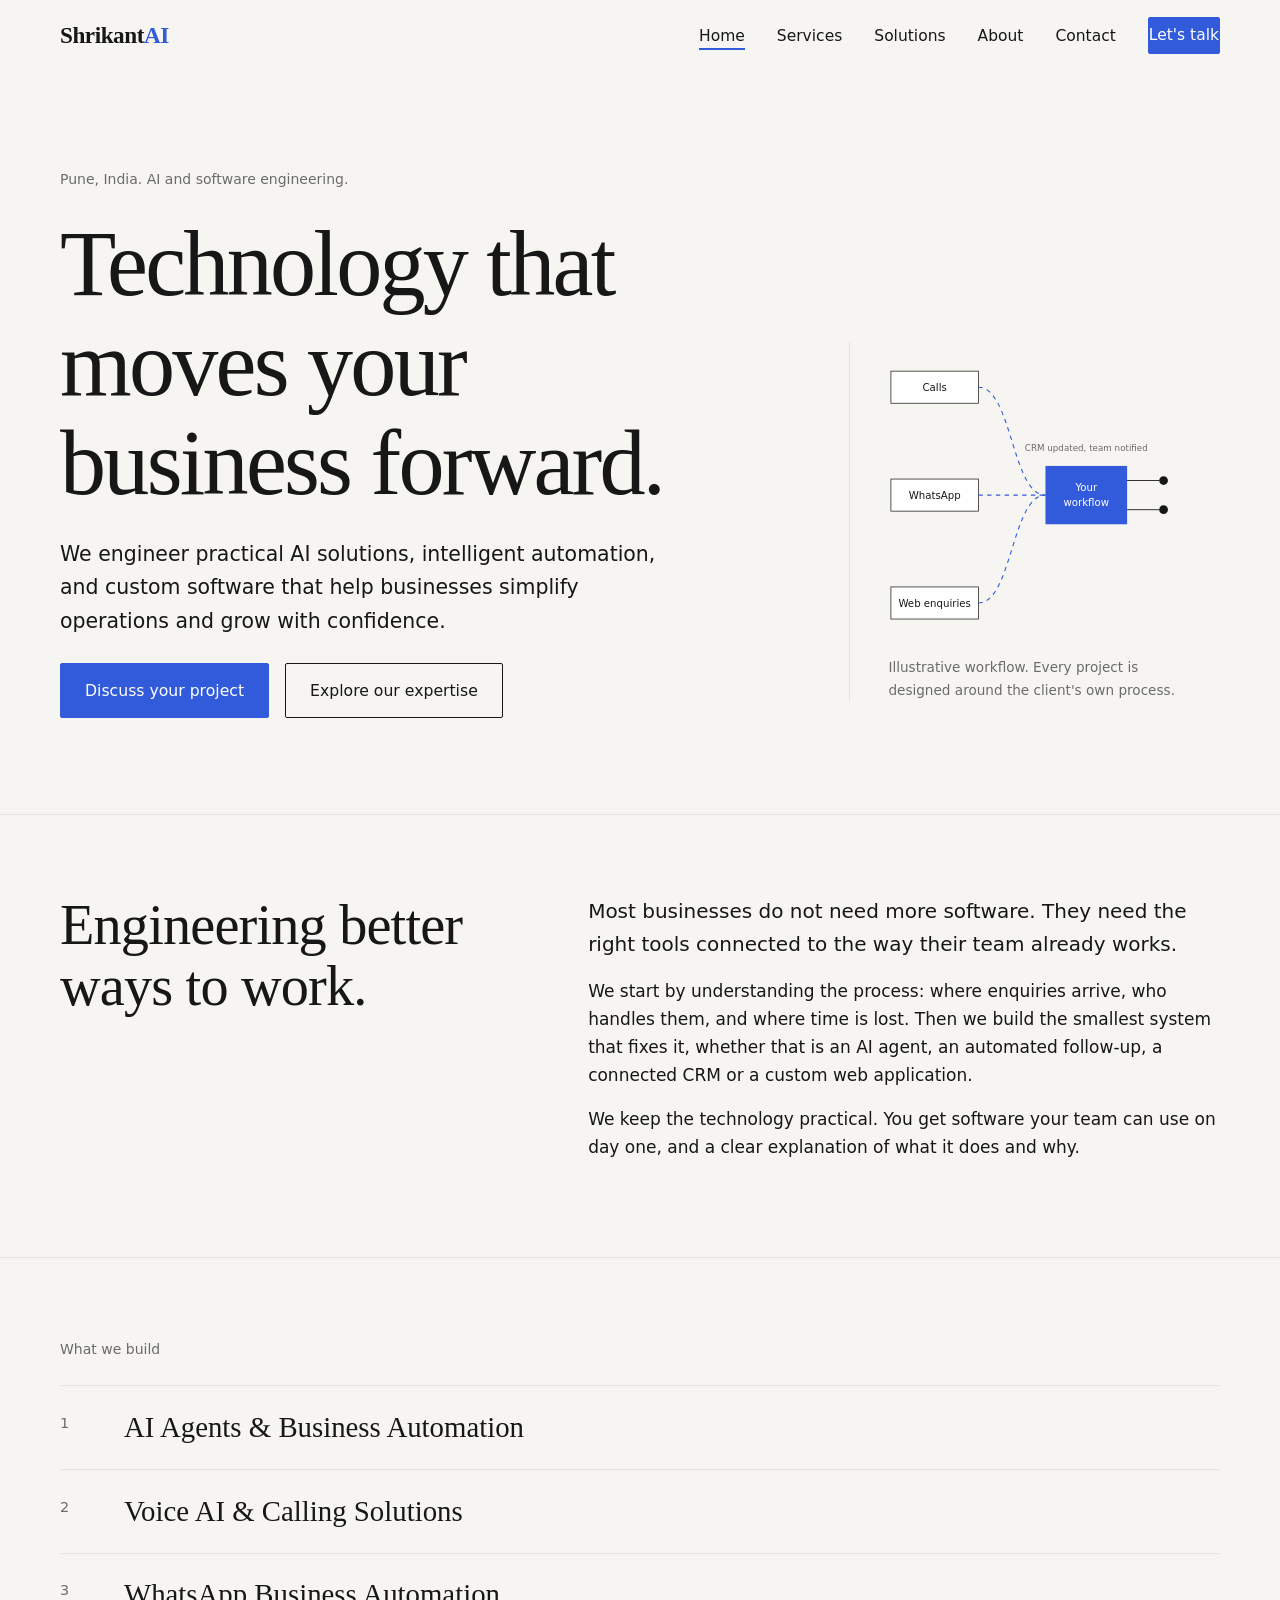
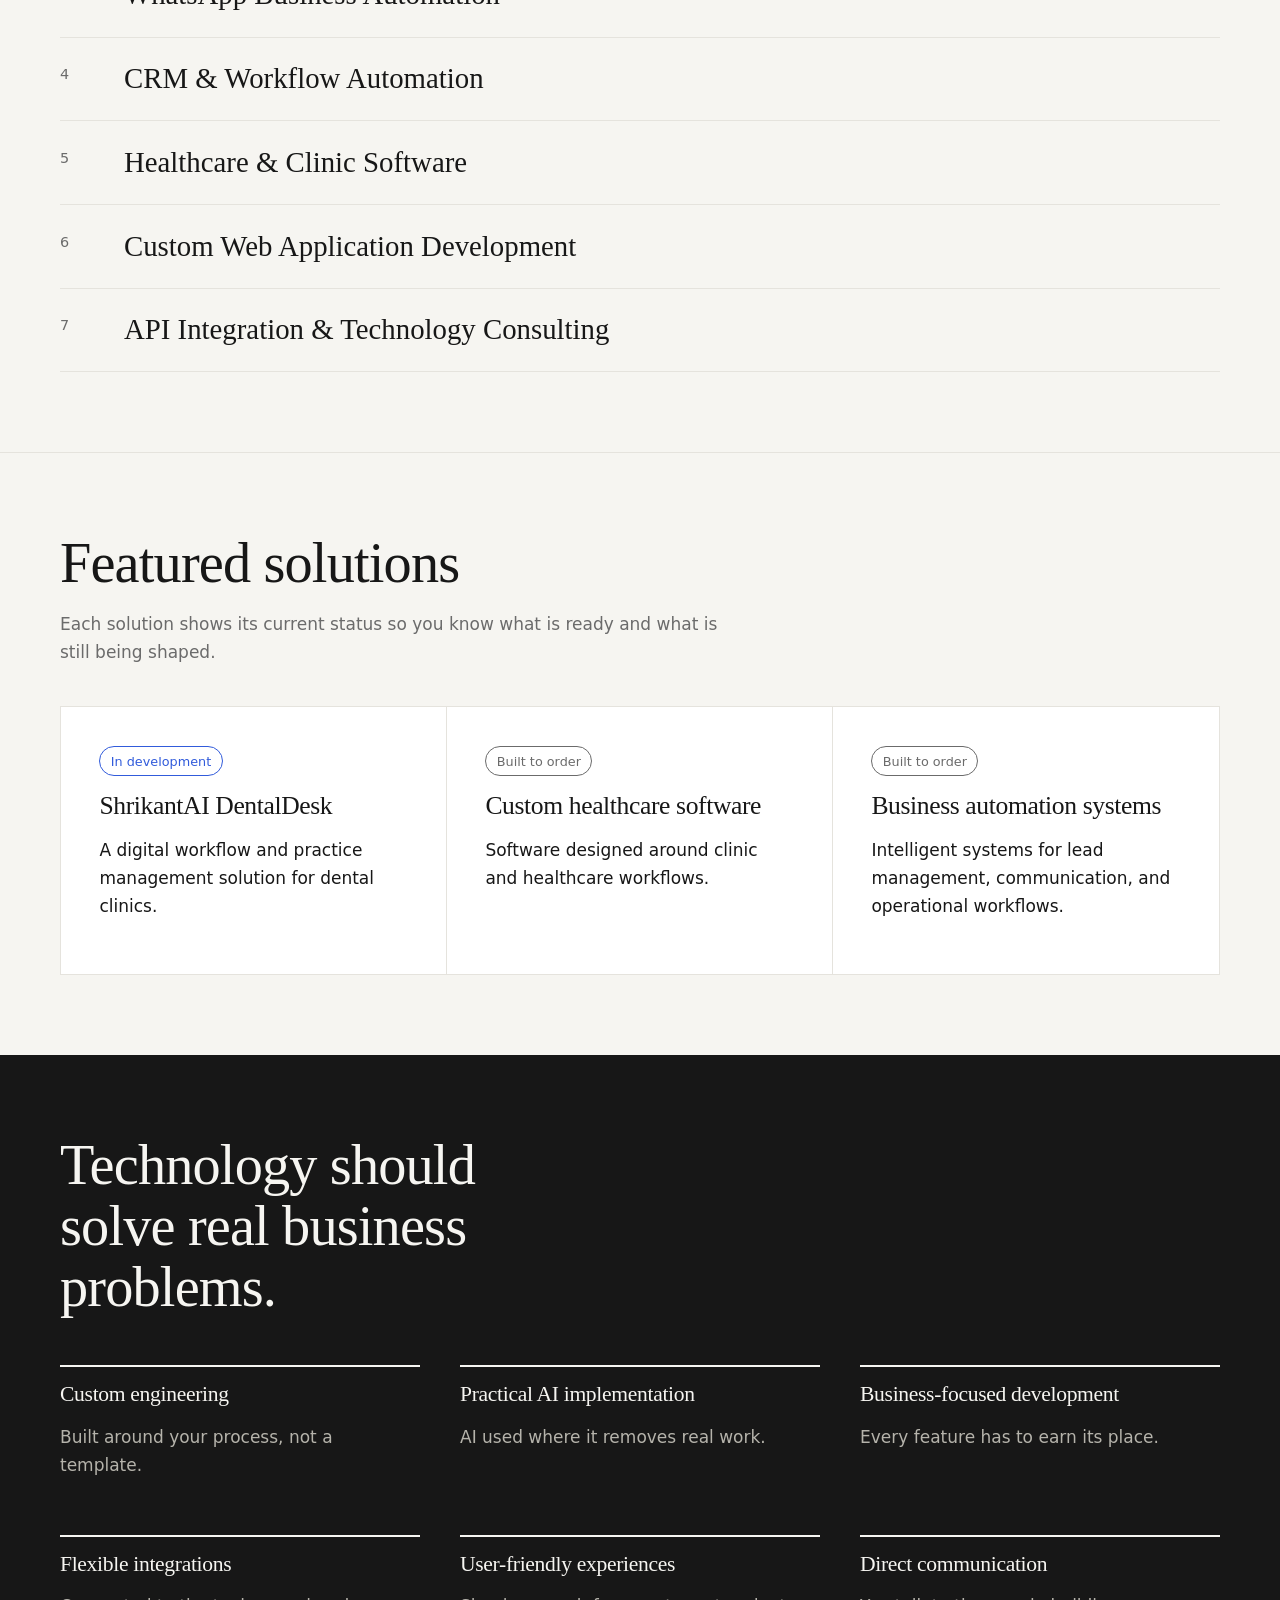
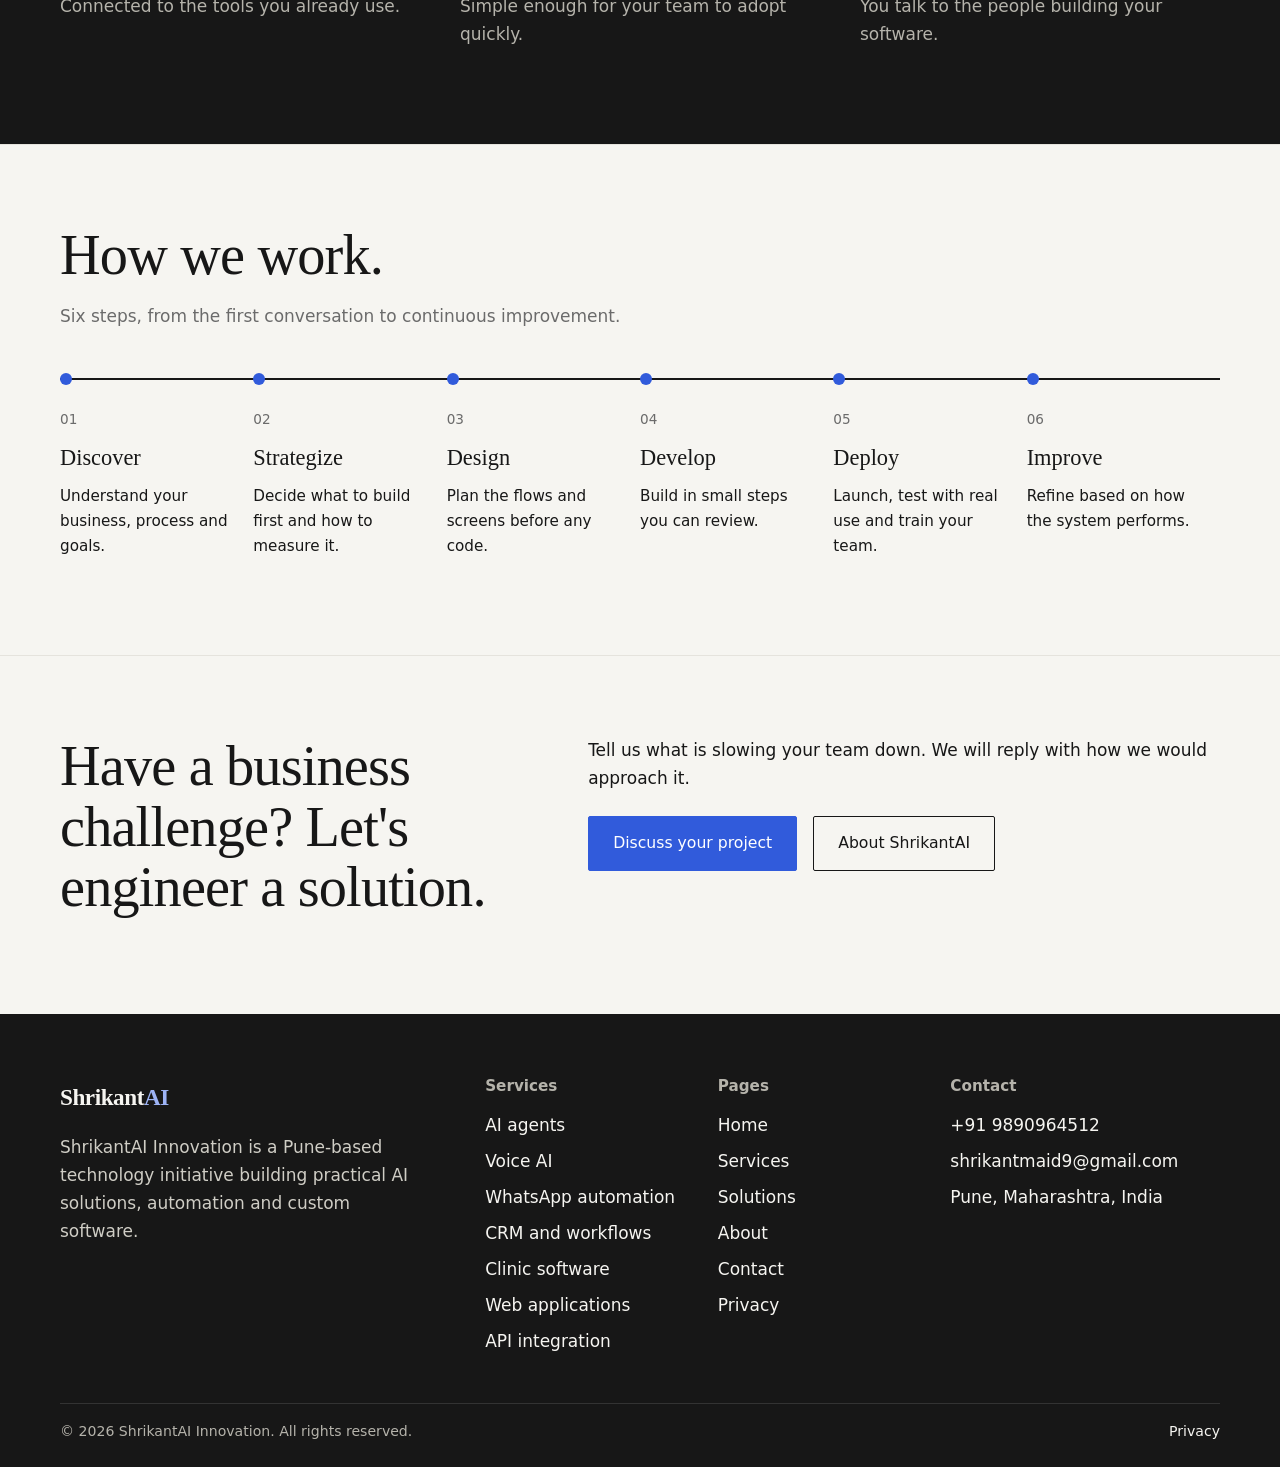
==== commit 868feadb: "Update index.html" ====
--- a/index.html
+++ b/index.html
@@ -66,7 +66,7 @@
 <div><h3>User-friendly experiences</h3><p class="muted">Simple enough for your team to adopt quickly.</p></div>
 <div><h3>Direct communication</h3><p class="muted">You talk to the people building your software.</p></div>
 </div></div></section>
-<section class="section"><div class="wrap"><h2>How we work.</h2><p class="muted" style="margin-bottom:3rem">Six steps, from the first conversation to continuous improvement.</p>
+<section class="section" id="process"><div class="wrap"><h2>How we work.</h2><p class="muted" style="margin-bottom:3rem">Six steps, from the first conversation to continuous improvement.</p>
 <ol class="timeline reveal">
 <li><span class="n">01</span><b>Discover</b><p>Understand your business, process and goals.</p></li>
 <li><span class="n">02</span><b>Strategize</b><p>Decide what to build first and how to measure it.</p></li>
--- a/assets/css/style.css
+++ b/assets/css/style.css
@@ -1,512 +1,166 @@
-/* ==========================================================================
-   ShrikantAI Innovation — stylesheet
-   Design tokens: see :root. Editorial / broadsheet layout, single accent.
-   ========================================================================== */
+:root{
+  --ink:#171717;--paper:#F6F5F1;--accent:#315BDB;--accent-dark:#2347b3;--muted:#6B6B6B;--line:#E5E3DD;--white:#fff;--error:#b3261e;--ok:#1f6b3a;
+  --display:"Iowan Old Style","Palatino Linotype",Palatino,"Book Antiqua",Georgia,serif;
+  --sans:system-ui,-apple-system,"Segoe UI",Roboto,"Helvetica Neue",Arial,sans-serif;
+  --s1:.5rem;--s2:1rem;--s3:1.5rem;--s4:2.5rem;--s5:4rem;--s6:7rem;
+  --wrap:1240px;--nav-h:72px;
+}
+*,*::before,*::after{box-sizing:border-box}
+html{scroll-behavior:smooth;scroll-padding-top:calc(var(--nav-h) + 16px)}
+body{margin:0;background:var(--paper);color:var(--ink);font:400 1.0625rem/1.65 var(--sans);-webkit-font-smoothing:antialiased;overflow-x:hidden}
+img,svg{max-width:100%;display:block}
+a{color:inherit}
+h1,h2,h3{font-family:var(--display);font-weight:500;line-height:1.08;letter-spacing:-.015em;margin:0 0 var(--s2)}
+h1{font-size:clamp(2.6rem,7.2vw,6.2rem);letter-spacing:-.03em}
+h2{font-size:clamp(2rem,4.4vw,3.6rem)}
+h3{font-size:clamp(1.3rem,2vw,1.7rem)}
+p{margin:0 0 var(--s2);max-width:62ch}
+.wrap{width:100%;max-width:var(--wrap);margin:0 auto;padding:0 clamp(1.1rem,4vw,2.5rem)}
+.section{padding:clamp(3rem,7vw,5rem) 0;border-top:1px solid var(--line)}
+.section.dark{background:var(--ink);color:var(--paper);border-top:0}
+.section.dark .muted{color:#b5b3ab}
+.muted{color:var(--muted)}
+.label{font-size:.875rem;color:var(--muted);margin-bottom:var(--s3)}
+.skip{position:absolute;left:-999px;top:0;background:var(--ink);color:var(--paper);padding:.6rem 1rem;z-index:100}
+.skip:focus{left:0}
+:focus-visible{outline:3px solid var(--accent);outline-offset:3px}
+.dark :focus-visible{outline-color:#9db3f5}
 
-@import url('https://fonts.googleapis.com/css2?family=Newsreader:ital,opsz,wght@0,6..72,400;0,6..72,500;0,6..72,600;1,6..72,400;1,6..72,500&family=IBM+Plex+Sans:wght@400;500;600&display=swap');
+/* nav */
+.nav{position:sticky;top:0;z-index:50;height:var(--nav-h);background:rgba(246,245,241,.94);backdrop-filter:blur(8px);border-bottom:1px solid transparent;transition:border-color .25s,box-shadow .25s}
+.nav.scrolled{border-color:var(--line)}
+.nav .wrap{display:flex;align-items:center;justify-content:space-between;height:100%}
+.logo{font-family:var(--display);font-size:1.45rem;font-weight:600;text-decoration:none;letter-spacing:-.02em}
+.logo span{color:var(--accent)}
+.menu{display:flex;align-items:center;gap:2rem;list-style:none;margin:0;padding:0}
+.menu a{text-decoration:none;font-size:.97rem;position:relative;padding:.3rem 0}
+.menu a:not(.btn)::after{content:"";position:absolute;left:0;right:0;bottom:0;height:2px;background:var(--accent);transform:scaleX(0);transform-origin:left;transition:transform .25s}
+.menu a:not(.btn):hover::after,.menu a[aria-current="page"]::after{transform:scaleX(1)}
+.toggle{display:none;background:none;border:1px solid var(--ink);border-radius:2px;padding:.55rem .8rem;font:inherit;font-size:.9rem;cursor:pointer;color:var(--ink)}
 
-:root{
-  --ink: #1C2321;
-  --paper: #F2EFE6;
-  --paper-2: #EAE5D6;
-  --accent: #2F5D50;
-  --accent-dark: #203F37;
-  --gray: #8C8577;
-  --line: #D9D3C4;
-  --white: #FBFAF6;
+/* buttons */
+.btn{display:inline-block;padding:.85rem 1.5rem;border:1px solid var(--ink);background:var(--ink);color:var(--paper);text-decoration:none;font-weight:500;font-size:.98rem;border-radius:2px;cursor:pointer;font-family:inherit;transition:background .2s,color .2s,border-color .2s,transform .2s}
+.btn:hover{background:var(--accent);border-color:var(--accent);transform:translateY(-1px)}
+.btn.ghost{background:transparent;color:var(--ink)}
+.btn.ghost:hover{background:var(--ink);color:var(--paper);border-color:var(--ink)}
+.btn.accent{background:var(--accent);border-color:var(--accent);color:#fff}
+.btn.accent:hover{background:var(--accent-dark);border-color:var(--accent-dark)}
+.btn-row{display:flex;flex-wrap:wrap;gap:1rem;margin-top:var(--s3)}
 
-  --serif: 'Newsreader', Georgia, 'Times New Roman', serif;
-  --sans: 'IBM Plex Sans', -apple-system, BlinkMacSystemFont, 'Segoe UI', sans-serif;
+/* hero */
+.hero{padding:clamp(3rem,8vw,6rem) 0 clamp(3rem,8vw,6rem)}
+.hero-grid{display:grid;grid-template-columns:1.25fr .75fr;gap:clamp(2rem,5vw,4rem);align-items:end}
+.hero p.lead{font-size:clamp(1.1rem,1.6vw,1.3rem);max-width:46ch;margin-top:var(--s3)}
+.hero-art{border-left:1px solid var(--line);padding-left:clamp(1rem,3vw,2.5rem)}
+.hero-art svg{width:100%;height:auto}
+.hero-art figcaption{font-size:.85rem;color:var(--muted);margin-top:var(--s1)}
+.flow-line{stroke-dasharray:6 6;animation:dash 1.6s linear infinite}
+@keyframes dash{to{stroke-dashoffset:-24}}
+.hero .rise{animation:rise .8s cubic-bezier(.2,.7,.2,1) both}
+.hero .rise:nth-child(2){animation-delay:.1s}.hero .rise:nth-child(3){animation-delay:.2s}.hero .rise:nth-child(4){animation-delay:.3s}
+@keyframes rise{from{opacity:0;transform:translateY(18px)}to{opacity:1;transform:none}}
 
-  --max: 1180px;
-  --gutter: clamp(20px, 5vw, 64px);
+/* two column */
+.cols{display:grid;grid-template-columns:5fr 7fr;gap:clamp(2rem,6vw,5rem)}
+.cols.flip{grid-template-columns:7fr 5fr}
+.cols h2{position:sticky;top:calc(var(--nav-h) + 24px);align-self:start}
 
-  --radius: 2px;
+/* service rows */
+.svc{display:grid;grid-template-columns:5fr 7fr;gap:clamp(1.5rem,5vw,4rem);padding:clamp(2.5rem,6vw,4.5rem) 0;border-top:1px solid var(--line)}
+.svc:nth-of-type(even){grid-template-columns:7fr 5fr}
+.svc:nth-of-type(even) .svc-head{order:2}
+.num{font-family:var(--display);font-size:clamp(4rem,10vw,8rem);line-height:.9;color:var(--accent);display:block;margin-bottom:var(--s2)}
+.facts{display:grid;gap:var(--s3)}
+.facts div{display:grid;grid-template-columns:9rem 1fr;gap:var(--s2);padding-top:var(--s2);border-top:1px solid var(--line)}
+.facts dt{font-weight:600;font-size:.95rem}
+.facts dd{margin:0}
+.svc-list{list-style:none;margin:0;padding:0}
+.svc-list li{border-top:1px solid var(--line)}
+.svc-list li:last-child{border-bottom:1px solid var(--line)}
+.svc-list a{display:grid;grid-template-columns:3rem 1fr;gap:1rem;padding:1.1rem 0;text-decoration:none;font-family:var(--display);font-size:clamp(1.25rem,2.4vw,1.8rem);transition:padding-left .25s,color .25s}
+.svc-list a:hover{padding-left:.6rem;color:var(--accent)}
+.svc-list span{font-family:var(--sans);font-size:.9rem;color:var(--muted);padding-top:.5rem}
+
+/* solutions */
+.sol{display:grid;grid-template-columns:1fr 1fr 1fr;gap:0;border:1px solid var(--line)}
+.sol article{padding:clamp(1.5rem,3vw,2.5rem);border-right:1px solid var(--line);background:var(--white)}
+.sol article:last-child{border-right:0}
+.status{display:inline-block;font-size:.8rem;padding:.2rem .65rem;border:1px solid currentColor;border-radius:100px;margin-bottom:var(--s2)}
+.status.dev{color:var(--accent)}.status.concept{color:var(--muted)}.status.avail{color:var(--ok)}
+
+/* principles / process */
+.principles{display:grid;grid-template-columns:repeat(3,1fr);gap:var(--s4) var(--s4)}
+.principles h3{font-size:1.35rem;border-top:2px solid var(--paper);padding-top:var(--s2)}
+.timeline{list-style:none;margin:0;padding:0;counter-reset:step;display:grid;grid-template-columns:repeat(6,1fr);gap:0;position:relative}
+.timeline li{padding:var(--s3) var(--s2) 0 0;border-top:2px solid var(--ink);position:relative}
+.timeline li::before{content:"";position:absolute;top:-7px;left:0;width:12px;height:12px;background:var(--accent);border-radius:50%}
+.timeline b{display:block;font-family:var(--display);font-size:1.4rem;font-weight:500;margin-top:var(--s1)}
+.timeline small{display:block;font-size:.85rem;color:var(--muted);margin-top:.5rem}
+.timeline .n{font-size:.85rem;color:var(--muted)}
+.timeline p{font-size:.95rem;max-width:22ch;margin-top:.4rem}
+
+/* contact */
+.contact-grid{display:grid;grid-template-columns:5fr 7fr;gap:clamp(2rem,6vw,5rem)}
+.cinfo{list-style:none;margin:var(--s3) 0 0;padding:0}
+.cinfo li{padding:var(--s2) 0;border-top:1px solid var(--line)}
+.cinfo b{display:block;font-size:.9rem;color:var(--muted);font-weight:500}
+form{display:grid;grid-template-columns:1fr 1fr;gap:var(--s3)}
+.field{display:flex;flex-direction:column;gap:.4rem}
+.field.full{grid-column:1/-1}
+label{font-size:.92rem;font-weight:600}
+input,select,textarea{font:inherit;padding:.8rem .9rem;border:1px solid #bdbab0;border-radius:2px;background:var(--white);color:var(--ink);width:100%}
+textarea{min-height:150px;resize:vertical}
+input:focus,select:focus,textarea:focus{border-color:var(--accent);outline:2px solid var(--accent);outline-offset:0}
+.field.invalid input,.field.invalid select,.field.invalid textarea{border-color:var(--error)}
+.err{color:var(--error);font-size:.85rem;min-height:1.1em}
+.note{font-size:.88rem;color:var(--muted)}
+#form-status{grid-column:1/-1;padding:var(--s2);border-left:4px solid;display:none}
+#form-status.ok{display:block;border-color:var(--ok);background:#e9f3ec}
+#form-status.bad{display:block;border-color:var(--error);background:#f9e9e8}
+
+/* footer */
+footer{background:var(--ink);color:var(--paper);padding:var(--s5) 0 var(--s3)}
+.fgrid{display:grid;grid-template-columns:2fr 1fr 1fr 1.4fr;gap:var(--s4)}
+footer h2{font-family:var(--sans);font-size:.95rem;font-weight:600;letter-spacing:0;margin-bottom:var(--s2);color:#b5b3ab}
+footer ul{list-style:none;margin:0;padding:0}
+footer li{margin-bottom:.5rem}
+footer a{text-decoration:none;color:var(--paper)}
+footer a:hover{color:#9db3f5;text-decoration:underline}
+footer p{color:#cfcdc5}
+.copy{margin-top:var(--s4);padding-top:var(--s2);border-top:1px solid #333;font-size:.88rem;color:#b5b3ab;display:flex;justify-content:space-between;flex-wrap:wrap;gap:1rem}
+.prose{max-width:70ch}.prose h2{font-size:1.7rem;margin-top:var(--s4)}
+.page-head{padding:clamp(3rem,8vw,6rem) 0 var(--s4)}
+
+.js .reveal{opacity:0;transform:translateY(14px);transition:opacity .6s,transform .6s}
+.js .reveal.in{opacity:1;transform:none}
+
+@media (max-width:1024px){
+  .sol{grid-template-columns:1fr}.sol article{border-right:0;border-bottom:1px solid var(--line)}.sol article:last-child{border-bottom:0}
+  .timeline{grid-template-columns:repeat(3,1fr);row-gap:var(--s4)}
+  .principles{grid-template-columns:repeat(2,1fr)}
+  .fgrid{grid-template-columns:1fr 1fr}
 }
-
-*,*::before,*::after{ box-sizing: border-box; }
-
-html{ scroll-behavior: smooth; }
-@media (prefers-reduced-motion: reduce){
-  html{ scroll-behavior: auto; }
-  *{ animation-duration: 0.01ms !important; animation-iteration-count: 1 !important; transition-duration: 0.01ms !important; }
+@media (max-width:860px){
+  .toggle{display:block}
+  .menu{position:absolute;top:var(--nav-h);left:0;right:0;flex-direction:column;align-items:stretch;gap:0;background:var(--paper);border-bottom:1px solid var(--line);padding:0 clamp(1.1rem,4vw,2.5rem);max-height:0;overflow:hidden;visibility:hidden;transition:max-height .35s ease,visibility .35s}
+  .menu.open{max-height:480px;visibility:visible;padding-bottom:var(--s2)}
+  .menu li{border-top:1px solid var(--line)}
+  .menu a{display:block;padding:1rem 0}
+  .menu a.btn{margin-top:var(--s2);text-align:center}
+  .hero-grid,.cols,.cols.flip,.contact-grid,.svc,.svc:nth-of-type(even){grid-template-columns:1fr}
+  .svc:nth-of-type(even) .svc-head{order:0}
+  .cols h2{position:static}
+  .hero-art{border-left:0;padding-left:0;border-top:1px solid var(--line);padding-top:var(--s3)}
+  .facts div{grid-template-columns:1fr;gap:.2rem}
 }
-
-body{
-  margin: 0;
-  background: var(--paper);
-  color: var(--ink);
-  font-family: var(--sans);
-  font-size: 17px;
-  line-height: 1.55;
-  -webkit-font-smoothing: antialiased;
+@media (max-width:560px){
+  .timeline{grid-template-columns:1fr 1fr}
+  .principles,form,.fgrid{grid-template-columns:1fr}
+  .btn-row .btn{flex:1 1 100%;text-align:center}
 }
-
-img{ max-width: 100%; display: block; }
-
-a{ color: inherit; }
-
-h1,h2,h3,h4{
-  font-family: var(--serif);
-  font-weight: 500;
-  line-height: 1.12;
-  margin: 0 0 0.4em;
-  letter-spacing: -0.01em;
+@media (min-width:1700px){html{font-size:18px}}
+@media (prefers-reduced-motion:reduce){
+  html{scroll-behavior:auto}
+  *,*::before,*::after{animation:none!important;transition:none!important}
+  .js .reveal{opacity:1;transform:none}
 }
-
-p{ margin: 0 0 1em; max-width: 62ch; }
-p.wide{ max-width: 72ch; }
-
-.container{
-  max-width: var(--max);
-  margin: 0 auto;
-  padding: 0 var(--gutter);
-}
-
-/* focus visibility */
-a:focus-visible, button:focus-visible, input:focus-visible, textarea:focus-visible, select:focus-visible{
-  outline: 2px solid var(--accent);
-  outline-offset: 3px;
-}
-
-.skip-link{
-  position: absolute;
-  left: -999px;
-  top: auto;
-  background: var(--ink);
-  color: var(--paper);
-  padding: 12px 18px;
-  z-index: 200;
-}
-.skip-link:focus{ left: 16px; top: 16px; }
-
-/* ----------------------------- header -------------------------------- */
-
-.site-header{
-  position: sticky;
-  top: 0;
-  z-index: 100;
-  background: var(--paper);
-  border-bottom: 1px solid var(--line);
-}
-
-.nav{
-  display: flex;
-  align-items: center;
-  justify-content: space-between;
-  padding: 20px var(--gutter);
-  max-width: var(--max);
-  margin: 0 auto;
-}
-
-.logo{
-  font-family: var(--serif);
-  font-size: 1.3rem;
-  text-decoration: none;
-  color: var(--ink);
-  display: flex;
-  align-items: baseline;
-  gap: 2px;
-  white-space: nowrap;
-}
-.logo .mark{ color: var(--accent); }
-
-.nav-links{
-  display: flex;
-  align-items: center;
-  gap: 34px;
-  list-style: none;
-  margin: 0;
-  padding: 0;
-}
-
-.nav-links a{
-  text-decoration: none;
-  font-size: 0.95rem;
-  color: var(--ink);
-  border-bottom: 1px solid transparent;
-  padding-bottom: 2px;
-  transition: border-color 0.15s ease, color 0.15s ease;
-}
-.nav-links a:hover, .nav-links a[aria-current="page"]{
-  border-bottom-color: var(--accent);
-}
-
-.nav-cta{
-  background: var(--ink);
-  color: var(--white) !important;
-  padding: 10px 20px;
-  border: 1px solid var(--ink);
-  font-size: 0.92rem;
-  text-decoration: none !important;
-  transition: background 0.15s ease, color 0.15s ease;
-}
-.nav-cta:hover{ background: var(--accent); border-color: var(--accent); }
-
-.nav-toggle{
-  display: none;
-  background: none;
-  border: none;
-  cursor: pointer;
-  padding: 6px;
-}
-.nav-toggle .bar{
-  display: block;
-  width: 24px;
-  height: 2px;
-  background: var(--ink);
-  margin: 5px 0;
-  transition: transform 0.2s ease, opacity 0.2s ease;
-}
-.nav-toggle[aria-expanded="true"] .bar:nth-child(1){ transform: translateY(7px) rotate(45deg); }
-.nav-toggle[aria-expanded="true"] .bar:nth-child(2){ opacity: 0; }
-.nav-toggle[aria-expanded="true"] .bar:nth-child(3){ transform: translateY(-7px) rotate(-45deg); }
-
-@media (max-width: 860px){
-  .nav-links{
-    position: absolute;
-    top: 100%;
-    left: 0;
-    right: 0;
-    background: var(--paper);
-    border-bottom: 1px solid var(--line);
-    flex-direction: column;
-    align-items: flex-start;
-    gap: 0;
-    padding: 8px var(--gutter) 20px;
-    display: none;
-  }
-  .nav-links.open{ display: flex; }
-  .nav-links li{ width: 100%; }
-  .nav-links a{ display: block; padding: 14px 0; border-bottom: 1px solid var(--line); }
-  .nav-links a:hover{ border-bottom-color: var(--line); color: var(--accent); }
-  .nav-cta{ margin-top: 10px; display: inline-block; }
-  .nav-toggle{ display: block; }
-}
-
-/* ----------------------------- hero ------------------------------------ */
-
-.hero{
-  padding: clamp(50px, 9vw, 110px) 0 clamp(60px, 8vw, 100px);
-  border-bottom: 1px solid var(--line);
-}
-
-.hero .container{
-  display: grid;
-  grid-template-columns: 1.15fr 0.85fr;
-  gap: clamp(30px, 6vw, 70px);
-  align-items: center;
-}
-
-.hero-copy .eyebrow-text{
-  font-family: var(--serif);
-  font-style: italic;
-  color: var(--gray);
-  font-size: 1.05rem;
-  margin: 0 0 18px;
-}
-
-.hero h1{
-  font-size: clamp(2.3rem, 4.6vw, 3.6rem);
-  max-width: 14ch;
-  opacity: 0;
-  transform: translateY(14px);
-  animation: rise 0.7s ease forwards;
-}
-
-.hero-copy p{
-  font-size: 1.08rem;
-  color: #3B4340;
-  opacity: 0;
-  transform: translateY(14px);
-  animation: rise 0.7s ease 0.12s forwards;
-}
-
-.hero-ctas{
-  display: flex;
-  gap: 18px;
-  flex-wrap: wrap;
-  margin-top: 28px;
-  opacity: 0;
-  transform: translateY(14px);
-  animation: rise 0.7s ease 0.22s forwards;
-}
-
-@keyframes rise{ to{ opacity: 1; transform: translateY(0); } }
-@media (prefers-reduced-motion: reduce){
-  .hero h1, .hero-copy p, .hero-ctas{ opacity: 1; transform: none; animation: none; }
-}
-
-.btn{
-  display: inline-block;
-  padding: 13px 26px;
-  text-decoration: none;
-  font-size: 0.97rem;
-  border: 1px solid var(--ink);
-  transition: background 0.15s ease, color 0.15s ease, border-color 0.15s ease;
-}
-.btn-primary{ background: var(--ink); color: var(--white); }
-.btn-primary:hover{ background: var(--accent); border-color: var(--accent); }
-.btn-ghost{ background: transparent; color: var(--ink); }
-.btn-ghost:hover{ border-color: var(--accent); color: var(--accent); }
-
-.hero-diagram{ width: 100%; height: auto; }
-.hero-diagram .node{ fill: var(--paper); stroke: var(--ink); stroke-width: 1.4; }
-.hero-diagram .node-accent{ fill: var(--accent); stroke: var(--accent); }
-.hero-diagram .edge{ stroke: var(--line); stroke-width: 1.4; }
-.hero-diagram .pulse{ fill: var(--accent); }
-.hero-diagram text{ font-family: var(--sans); fill: var(--gray); font-size: 11px; }
-
-/* ----------------------------- generic section headers ----------------- */
-
-.section{
-  padding: clamp(60px, 9vw, 100px) 0;
-  border-bottom: 1px solid var(--line);
-}
-.section:last-of-type{ border-bottom: none; }
-.section-alt{ background: var(--paper-2); }
-
-.section-head{
-  display: grid;
-  grid-template-columns: 1fr 1fr;
-  gap: 40px;
-  margin-bottom: 52px;
-}
-.section-head h2{ font-size: clamp(1.7rem, 3vw, 2.3rem); max-width: 16ch; }
-.section-head .lede{ align-self: end; color: #3B4340; }
-
-@media (max-width: 760px){
-  .section-head{ grid-template-columns: 1fr; gap: 14px; }
-}
-
-/* ----------------------------- services (editorial index) -------------- */
-
-.service-row{
-  display: grid;
-  grid-template-columns: 0.9fr 1.8fr;
-  gap: clamp(24px, 5vw, 60px);
-  padding: 38px 0;
-  border-top: 1px solid var(--line);
-}
-.service-row:last-child{ border-bottom: 1px solid var(--line); }
-
-.service-row h3{ font-size: 1.4rem; margin-bottom: 0.3em; }
-.service-row .tag{ color: var(--gray); font-size: 0.92rem; font-style: italic; font-family: var(--serif); }
-
-.service-body p{ max-width: 58ch; }
-.service-grid{
-  display: grid;
-  grid-template-columns: repeat(3, 1fr);
-  gap: 20px 30px;
-  margin-top: 14px;
-}
-.service-grid div{ border-left: 1px solid var(--line); padding-left: 14px; }
-.service-grid strong{ display: block; font-size: 0.86rem; color: var(--gray); font-weight: 500; margin-bottom: 4px; }
-
-@media (max-width: 760px){
-  .service-row{ grid-template-columns: 1fr; gap: 10px; }
-  .service-grid{ grid-template-columns: 1fr; }
-}
-
-/* ----------------------------- solutions / products --------------------- */
-
-.product{
-  border-top: 1px solid var(--line);
-  padding: 34px 0;
-  display: grid;
-  grid-template-columns: 1fr auto;
-  gap: 20px;
-  align-items: start;
-}
-.product:last-child{ border-bottom: 1px solid var(--line); }
-.product h3{ font-size: 1.3rem; margin-bottom: 0.25em; }
-.product p{ margin-bottom: 0; }
-.status{
-  font-size: 0.82rem;
-  color: var(--accent-dark);
-  border: 1px solid var(--accent);
-  padding: 5px 12px;
-  white-space: nowrap;
-  height: fit-content;
-}
-
-@media (max-width: 600px){
-  .product{ grid-template-columns: 1fr; }
-}
-
-/* ----------------------------- why us (definition list) ----------------- */
-
-.why-list{
-  display: grid;
-  grid-template-columns: 1fr 1fr;
-  gap: 30px 60px;
-}
-.why-item{ border-top: 1px solid var(--line); padding-top: 18px; }
-.why-item dt{ font-family: var(--serif); font-size: 1.15rem; margin-bottom: 6px; }
-.why-item dd{ margin: 0; color: #3B4340; }
-
-@media (max-width: 760px){ .why-list{ grid-template-columns: 1fr; } }
-
-/* ----------------------------- process timeline -------------------------- */
-
-.timeline{ max-width: 760px; }
-.tl-step{
-  display: grid;
-  grid-template-columns: 56px 1fr;
-  gap: 20px;
-  position: relative;
-  padding-bottom: 42px;
-}
-.tl-step::before{
-  content: "";
-  position: absolute;
-  left: 27px;
-  top: 46px;
-  bottom: -4px;
-  width: 1px;
-  background: var(--line);
-}
-.tl-step:last-child::before{ display: none; }
-.tl-num{
-  font-family: var(--serif);
-  font-size: 1.3rem;
-  color: var(--accent);
-  border: 1px solid var(--line);
-  width: 54px;
-  height: 54px;
-  border-radius: 50%;
-  display: flex;
-  align-items: center;
-  justify-content: center;
-  background: var(--paper);
-}
-.tl-step h3{ font-size: 1.15rem; margin-bottom: 4px; }
-.tl-step p{ margin: 0; color: #3B4340; }
-
-/* ----------------------------- CTA band ------------------------------- */
-
-.cta-band{
-  background: var(--ink);
-  color: var(--paper);
-}
-.cta-band .container{
-  display: flex;
-  justify-content: space-between;
-  align-items: center;
-  gap: 30px;
-  flex-wrap: wrap;
-  padding-top: 56px;
-  padding-bottom: 56px;
-}
-.cta-band h2{ color: var(--white); margin: 0; font-size: clamp(1.5rem, 3vw, 2rem); max-width: 18ch; }
-.cta-band .btn-primary{ background: var(--accent); border-color: var(--accent); color: var(--white); }
-.cta-band .btn-primary:hover{ background: var(--white); color: var(--ink); border-color: var(--white); }
-
-/* ----------------------------- contact form ----------------------------- */
-
-.contact-grid{
-  display: grid;
-  grid-template-columns: 1fr 1.1fr;
-  gap: clamp(30px, 6vw, 70px);
-}
-@media (max-width: 860px){ .contact-grid{ grid-template-columns: 1fr; } }
-
-.contact-info dl{ margin: 24px 0 0; }
-.contact-info dt{ color: var(--gray); font-size: 0.86rem; margin-top: 16px; }
-.contact-info dd{ margin: 2px 0 0; font-size: 1.05rem; }
-.contact-info a{ text-decoration: none; border-bottom: 1px solid var(--line); }
-.contact-info a:hover{ border-bottom-color: var(--accent); color: var(--accent); }
-
-form.enquiry{ display: grid; gap: 18px; }
-.field{ display: grid; gap: 6px; }
-.field label{ font-size: 0.88rem; color: var(--gray); }
-.field input, .field textarea{
-  font-family: var(--sans);
-  font-size: 1rem;
-  padding: 12px 14px;
-  border: 1px solid var(--line);
-  background: var(--white);
-  color: var(--ink);
-  border-radius: var(--radius);
-}
-.field input:focus, .field textarea:focus{ border-color: var(--accent); }
-.field textarea{ resize: vertical; min-height: 110px; }
-.field .error{
-  color: #8A2E1F;
-  font-size: 0.85rem;
-  display: none;
-}
-.field.invalid input, .field.invalid textarea{ border-color: #8A2E1F; }
-.field.invalid .error{ display: block; }
-
-.form-note{ font-size: 0.86rem; color: var(--gray); margin-top: 4px; }
-.form-success{
-  display: none;
-  border: 1px solid var(--accent);
-  padding: 16px 18px;
-  color: var(--accent-dark);
-  margin-bottom: 18px;
-}
-.form-success.show{ display: block; }
-
-/* ----------------------------- footer ----------------------------------- */
-
-.site-footer{
-  background: var(--ink);
-  color: var(--paper);
-  padding: 56px 0 28px;
-}
-.footer-grid{
-  display: grid;
-  grid-template-columns: 1.4fr 1fr 1fr 1fr;
-  gap: 40px;
-  padding-bottom: 36px;
-  border-bottom: 1px solid #39423F;
-}
-.footer-grid h4{ color: var(--paper); font-family: var(--sans); font-weight: 600; font-size: 0.86rem; margin-bottom: 14px; }
-.footer-grid .logo{ color: var(--paper); }
-.footer-grid .logo .mark{ color: #7FB5A3; }
-.footer-about p{ color: #C8C2B3; max-width: 34ch; margin-top: 14px; }
-.footer-links{ list-style: none; margin: 0; padding: 0; display: grid; gap: 10px; }
-.footer-links a{ color: #C8C2B3; text-decoration: none; font-size: 0.95rem; }
-.footer-links a:hover{ color: var(--white); }
-
-.footer-bottom{
-  display: flex;
-  justify-content: space-between;
-  flex-wrap: wrap;
-  gap: 10px;
-  padding-top: 20px;
-  font-size: 0.85rem;
-  color: #9A9385;
-}
-.footer-bottom a{ color: #9A9385; text-decoration: none; }
-.footer-bottom a:hover{ color: var(--paper); }
-
-@media (max-width: 760px){
-  .footer-grid{ grid-template-columns: 1fr 1fr; }
-}
-
-/* ----------------------------- page header (inner pages) --------------- */
-
-.page-hero{
-  padding: clamp(50px, 8vw, 90px) 0 clamp(40px, 6vw, 60px);
-  border-bottom: 1px solid var(--line);
-}
-.page-hero h1{ font-size: clamp(2rem, 4vw, 2.8rem); max-width: 18ch; }
-.page-hero p{ color: #3B4340; font-size: 1.05rem; }
-
-/* ----------------------------- about page -------------------------------- */
-
-.about-block{ max-width: 740px; }
-.about-block h2{ font-size: 1.6rem; margin-top: 1.3em; }
-
-.principles{
-  display: grid;
-  grid-template-columns: repeat(2, 1fr);
-  gap: 24px 50px;
-  margin-top: 20px;
-}
-.principles li{ border-top: 1px solid var(--line); padding-top: 14px; list-style: none; }
-.principles ul{ padding: 0; margin: 0; display: contents; }
-@media (max-width: 760px){ .principles{ grid-template-columns: 1fr; } }
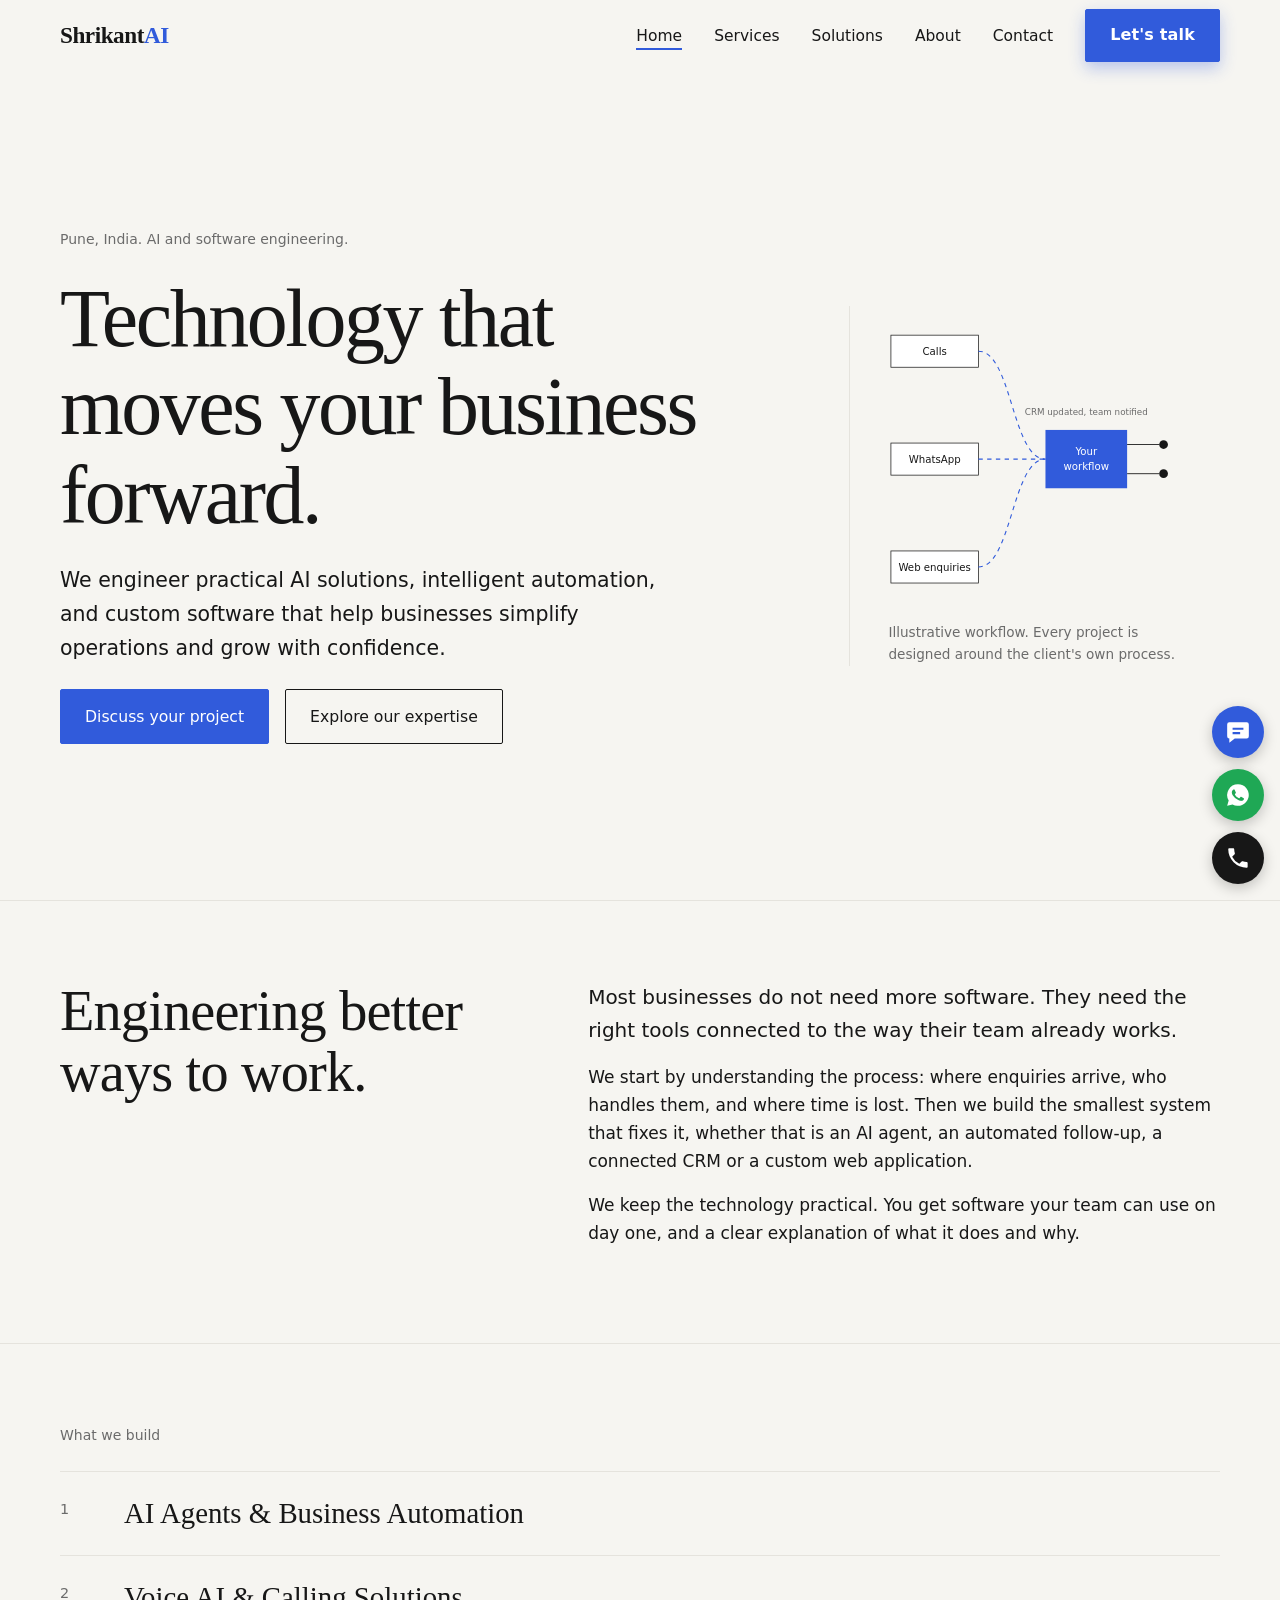
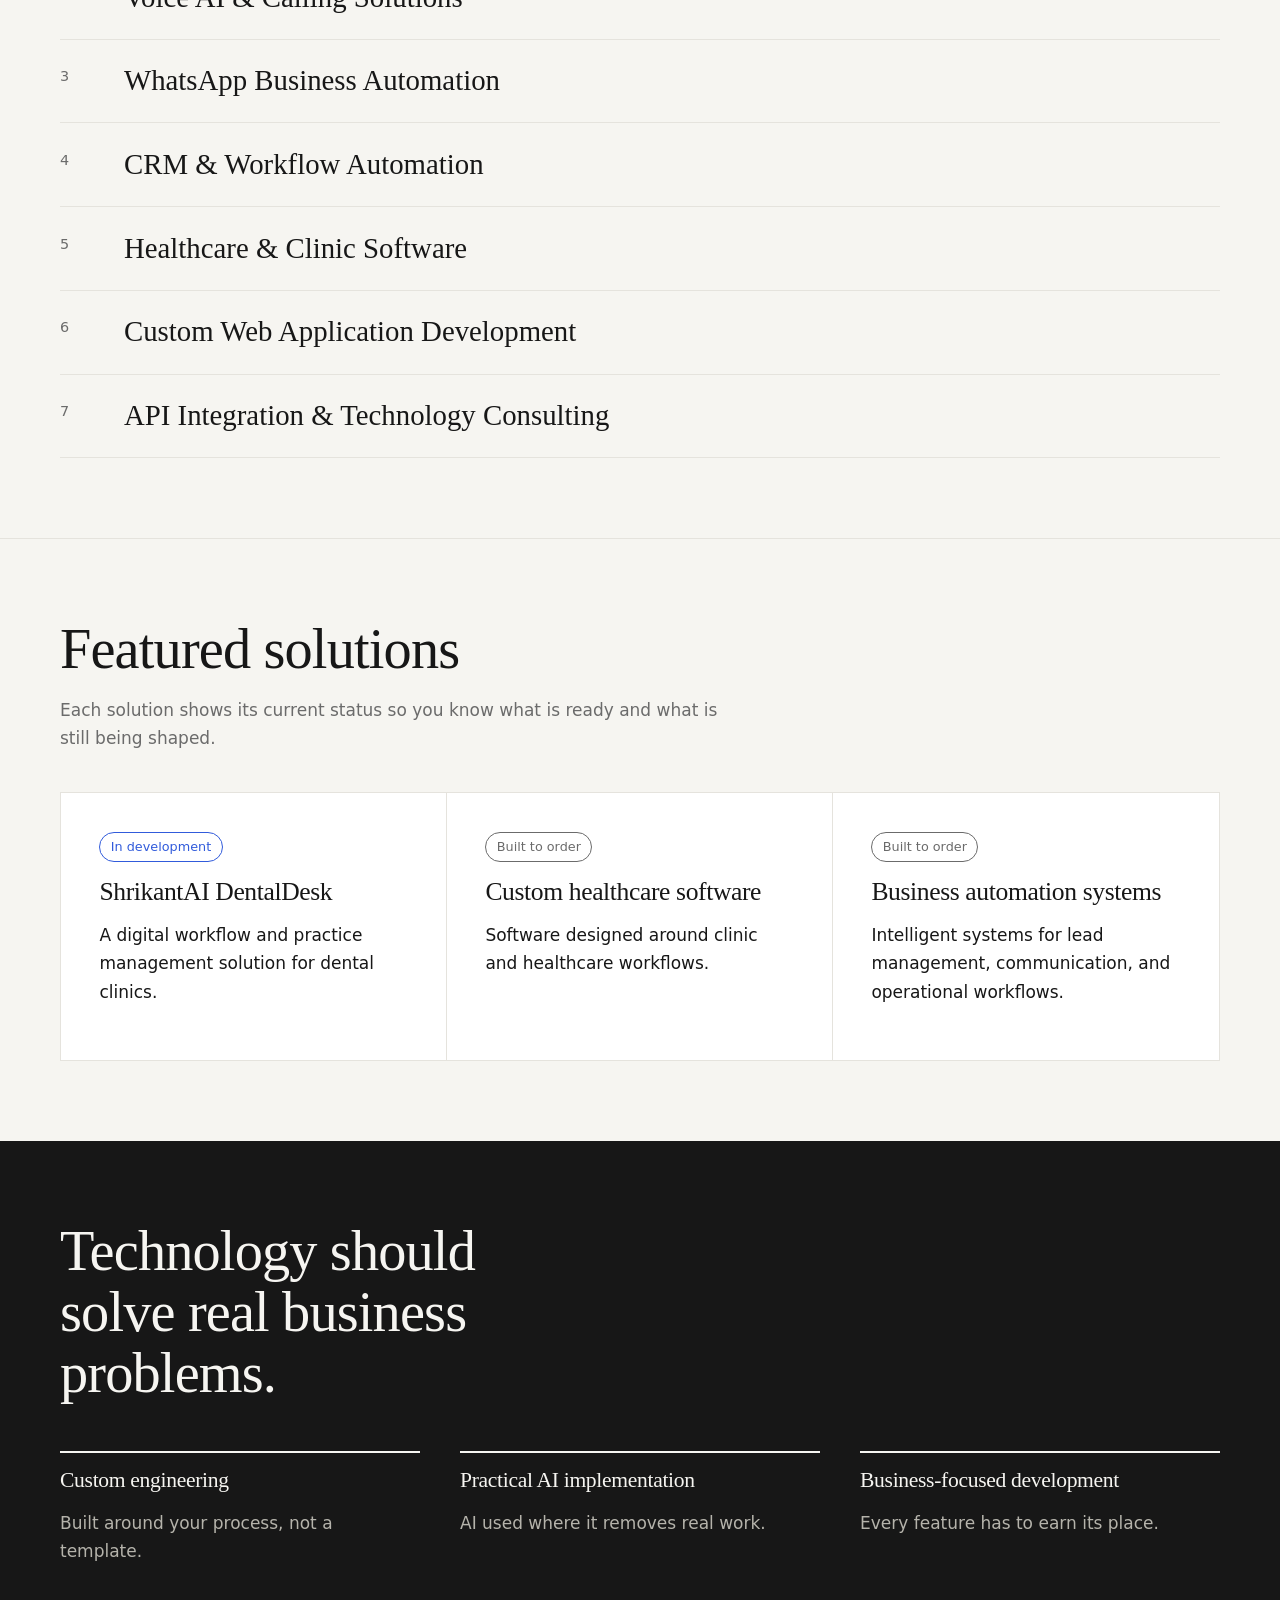
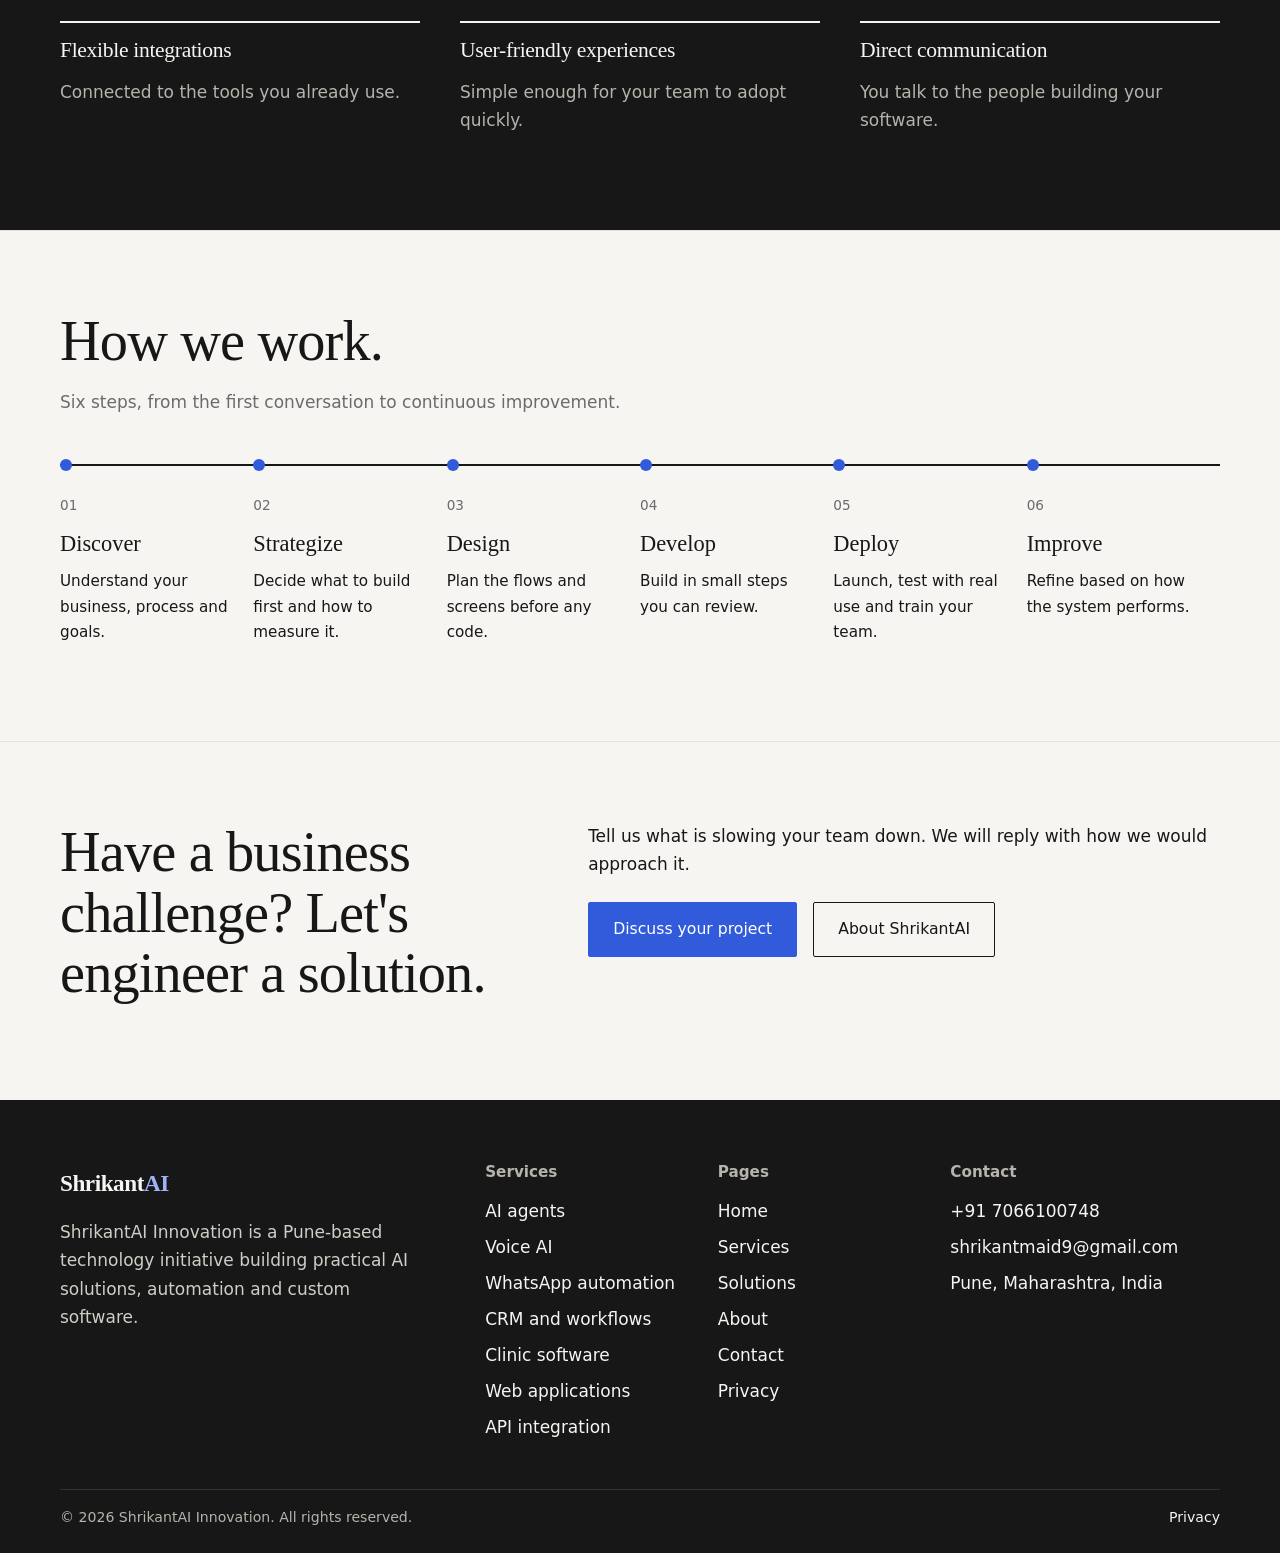
==== commit 6ff89e88: "Add files via upload" ====
--- a/index.html
+++ b/index.html
@@ -15,7 +15,7 @@
 <meta name="theme-color" content="#F6F5F1">
 <link rel="icon" href="favicon.svg" type="image/svg+xml">
 <link rel="stylesheet" href="assets/css/style.css">
-<script type="application/ld+json">{"@context":"https://schema.org","@type":"Organization","name":"ShrikantAI Innovation","url":"https://shrikantaitech.github.io/","email":"shrikantmaid9@gmail.com","telephone":"+91 9890964512","description":"Pune-based technology initiative building practical AI solutions, automation and custom software.","address":{"@type":"PostalAddress","addressLocality":"Pune","addressRegion":"Maharashtra","addressCountry":"IN"}}</script>
+<script type="application/ld+json">{"@context":"https://schema.org","@type":"Organization","name":"ShrikantAI Innovation","url":"https://shrikantaitech.github.io/","email":"shrikantmaid9@gmail.com","telephone":"+91 7066100748","description":"Pune-based technology initiative building practical AI solutions, automation and custom software.","address":{"@type":"PostalAddress","addressLocality":"Pune","addressRegion":"Maharashtra","addressCountry":"IN"}}</script>
 </head>
 <body>
 <a class="skip" href="#main">Skip to content</a>
@@ -88,7 +88,7 @@
 <nav aria-label="Footer pages"><h2>Pages</h2><ul>
 <li><a href="index.html">Home</a></li><li><a href="services.html">Services</a></li><li><a href="index.html#solutions">Solutions</a></li><li><a href="about.html">About</a></li><li><a href="contact.html">Contact</a></li><li><a href="privacy.html">Privacy</a></li></ul></nav>
 <div><h2>Contact</h2><ul>
-<li><a href="tel:+919890964512">+91 9890964512</a></li>
+<li><a href="tel:+917066100748">+91 7066100748</a></li>
 <li><a href="mailto:shrikantmaid9@gmail.com">shrikantmaid9@gmail.com</a></li>
 <li>Pune, Maharashtra, India</li></ul></div>
 </div>
--- a/assets/css/style.css
+++ b/assets/css/style.css
@@ -48,11 +48,12 @@
 .btn-row{display:flex;flex-wrap:wrap;gap:1rem;margin-top:var(--s3)}
 
 /* hero */
-.hero{padding:clamp(3rem,8vw,6rem) 0 clamp(3rem,8vw,6rem)}
-.hero-grid{display:grid;grid-template-columns:1.25fr .75fr;gap:clamp(2rem,5vw,4rem);align-items:end}
+.hero{min-height:calc(100vh - var(--nav-h));min-height:calc(100svh - var(--nav-h));display:flex;align-items:center;padding:clamp(1.5rem,4vh,3rem) 0}
+.hero h1{font-size:clamp(2.3rem,min(6.4vw,10.5vh),5.6rem)}
+.hero-grid{display:grid;grid-template-columns:1.25fr .75fr;gap:clamp(2rem,5vw,4rem);align-items:center}
 .hero p.lead{font-size:clamp(1.1rem,1.6vw,1.3rem);max-width:46ch;margin-top:var(--s3)}
 .hero-art{border-left:1px solid var(--line);padding-left:clamp(1rem,3vw,2.5rem)}
-.hero-art svg{width:100%;height:auto}
+.hero-art svg{width:100%;height:auto;max-height:56vh;max-height:56svh;margin:0 auto}
 .hero-art figcaption{font-size:.85rem;color:var(--muted);margin-top:var(--s1)}
 .flow-line{stroke-dasharray:6 6;animation:dash 1.6s linear infinite}
 @keyframes dash{to{stroke-dashoffset:-24}}
@@ -134,6 +135,36 @@
 .js .reveal{opacity:0;transform:translateY(14px);transition:opacity .6s,transform .6s}
 .js .reveal.in{opacity:1;transform:none}
 
+
+/* floating contact + assistant */
+.fab{position:fixed;right:max(1rem,env(safe-area-inset-right));bottom:max(1rem,env(safe-area-inset-bottom));z-index:60;display:flex;flex-direction:column;align-items:flex-end;gap:.7rem}
+.fab-btn{width:52px;height:52px;border-radius:50%;border:0;display:grid;place-items:center;color:#fff;cursor:pointer;text-decoration:none;box-shadow:0 4px 14px rgba(0,0,0,.22);transition:transform .2s,box-shadow .2s;position:relative}
+.fab-btn:hover{transform:translateY(-2px);box-shadow:0 6px 18px rgba(0,0,0,.28)}
+.fab-btn svg{width:26px;height:26px;fill:currentColor}
+.fab-btn.wa{background:#1fa855}.fab-btn.call{background:var(--ink)}.fab-btn.bot{background:var(--accent)}
+.fab-btn::after{content:attr(data-tip);position:absolute;right:62px;top:50%;transform:translateY(-50%);background:var(--ink);color:var(--paper);font:500 .85rem var(--sans);padding:.35rem .65rem;border-radius:2px;white-space:nowrap;opacity:0;pointer-events:none;transition:opacity .2s}
+.fab-btn:hover::after,.fab-btn:focus-visible::after{opacity:1}
+.bot-panel{position:fixed;right:max(1rem,env(safe-area-inset-right));bottom:max(1rem,env(safe-area-inset-bottom));width:min(380px,calc(100vw - 2rem));height:min(560px,calc(100vh - 2rem));height:min(560px,calc(100dvh - 2rem));display:none;flex-direction:column;background:var(--white);border:1px solid var(--ink);box-shadow:0 12px 36px rgba(0,0,0,.25);z-index:61}
+.bot-panel.open{display:flex}
+.bot-head{flex:none;padding:.9rem 1rem;background:var(--ink);color:var(--paper);display:flex;justify-content:space-between;align-items:flex-start;gap:1rem}
+.bot-head b{font-family:var(--display);font-size:1.15rem;font-weight:500;display:block}
+.bot-head small{font-size:.78rem;color:#b5b3ab}
+.bot-close{background:none;border:1px solid #555;color:var(--paper);font-size:1.4rem;line-height:1;cursor:pointer;width:36px;height:36px;flex:none}.bot-close:hover{background:var(--accent);border-color:var(--accent)}.fab.hide{display:none}
+.bot-log{flex:1;min-height:0;overflow-y:auto;padding:1rem;display:flex;flex-direction:column;gap:.7rem;font-size:.95rem;line-height:1.5}
+.msg{max-width:88%;padding:.6rem .8rem;border-radius:2px}
+.msg.b{background:var(--paper);border:1px solid var(--line);align-self:flex-start}
+.msg.u{background:var(--accent);color:#fff;align-self:flex-end}
+.msg a{color:var(--accent-dark);font-weight:600}
+.chips{flex:none;display:flex;flex-wrap:wrap;gap:.4rem;padding:0 1rem .7rem}
+.chips button{font:inherit;font-size:.82rem;padding:.35rem .7rem;border:1px solid var(--accent);background:transparent;color:var(--accent-dark);border-radius:100px;cursor:pointer}
+.chips button:hover{background:var(--accent);color:#fff}
+.bot-form{flex:none;display:flex;border-top:1px solid var(--line)}
+.bot-form input{border:0;flex:1;padding:.85rem 1rem;min-width:0}
+.bot-form input:focus{outline:2px solid var(--accent);outline-offset:-2px}
+.bot-form button{border:0;background:var(--ink);color:var(--paper);padding:0 1.1rem;font:inherit;cursor:pointer}
+.bot-form button:hover{background:var(--accent)}
+@media (max-width:560px){.fab-btn{width:48px;height:48px}.fab-btn::after{display:none}.bot-panel{width:calc(100vw - 2rem)}}
+
 @media (max-width:1024px){
   .sol{grid-template-columns:1fr}.sol article{border-right:0;border-bottom:1px solid var(--line)}.sol article:last-child{border-bottom:0}
   .timeline{grid-template-columns:repeat(3,1fr);row-gap:var(--s4)}
@@ -164,3 +195,27 @@
   *,*::before,*::after{animation:none!important;transition:none!important}
   .js .reveal{opacity:1;transform:none}
 }
+
+@media (max-width:860px){.hero-art{display:none}.hero p.lead{font-size:1.05rem}}
+@media (max-height:640px){.hero .label{margin-bottom:var(--s1)}.hero p.lead{margin-top:var(--s2)}.hero .btn-row{margin-top:var(--s2)}}
+
+/* nav CTA: beat ".menu a" padding so the button has proper size */
+.menu a.btn{padding:.75rem 1.5rem;font-size:1rem;font-weight:600;letter-spacing:.01em;background:var(--accent);border-color:var(--accent);color:#fff;box-shadow:0 6px 16px rgba(49,91,219,.32)}
+.menu a.btn:hover{background:var(--accent-dark);border-color:var(--accent-dark);transform:translateY(-2px);box-shadow:0 8px 20px rgba(49,91,219,.4)}
+.menu a.btn:active{transform:translateY(0);box-shadow:0 3px 8px rgba(49,91,219,.3)}
+
+/* hamburger toggle */
+.toggle{width:46px;height:46px;padding:0;border-radius:50%;background:var(--ink);border-color:var(--ink);color:var(--paper);transition:background .25s,border-color .25s,transform .2s}
+.toggle:hover{background:var(--accent);border-color:var(--accent)}
+.toggle:active{transform:scale(.94)}
+.toggle[aria-expanded="true"]{background:var(--accent);border-color:var(--accent)}
+.bars{position:relative;display:block;width:20px;height:14px}
+.bars i{position:absolute;left:0;height:2px;border-radius:2px;background:currentColor;transition:transform .3s cubic-bezier(.2,.7,.2,1),width .25s,opacity .2s}
+.bars i:nth-child(1){top:0;width:20px}
+.bars i:nth-child(2){top:6px;width:13px}
+.bars i:nth-child(3){top:12px;width:20px}
+.toggle:hover .bars i:nth-child(2){width:20px}
+.toggle[aria-expanded="true"] .bars i:nth-child(1){transform:translateY(6px) rotate(45deg)}
+.toggle[aria-expanded="true"] .bars i:nth-child(2){opacity:0;width:0}
+.toggle[aria-expanded="true"] .bars i:nth-child(3){transform:translateY(-6px) rotate(-45deg)}
+@media (max-width:860px){.toggle{display:grid;place-items:center}}
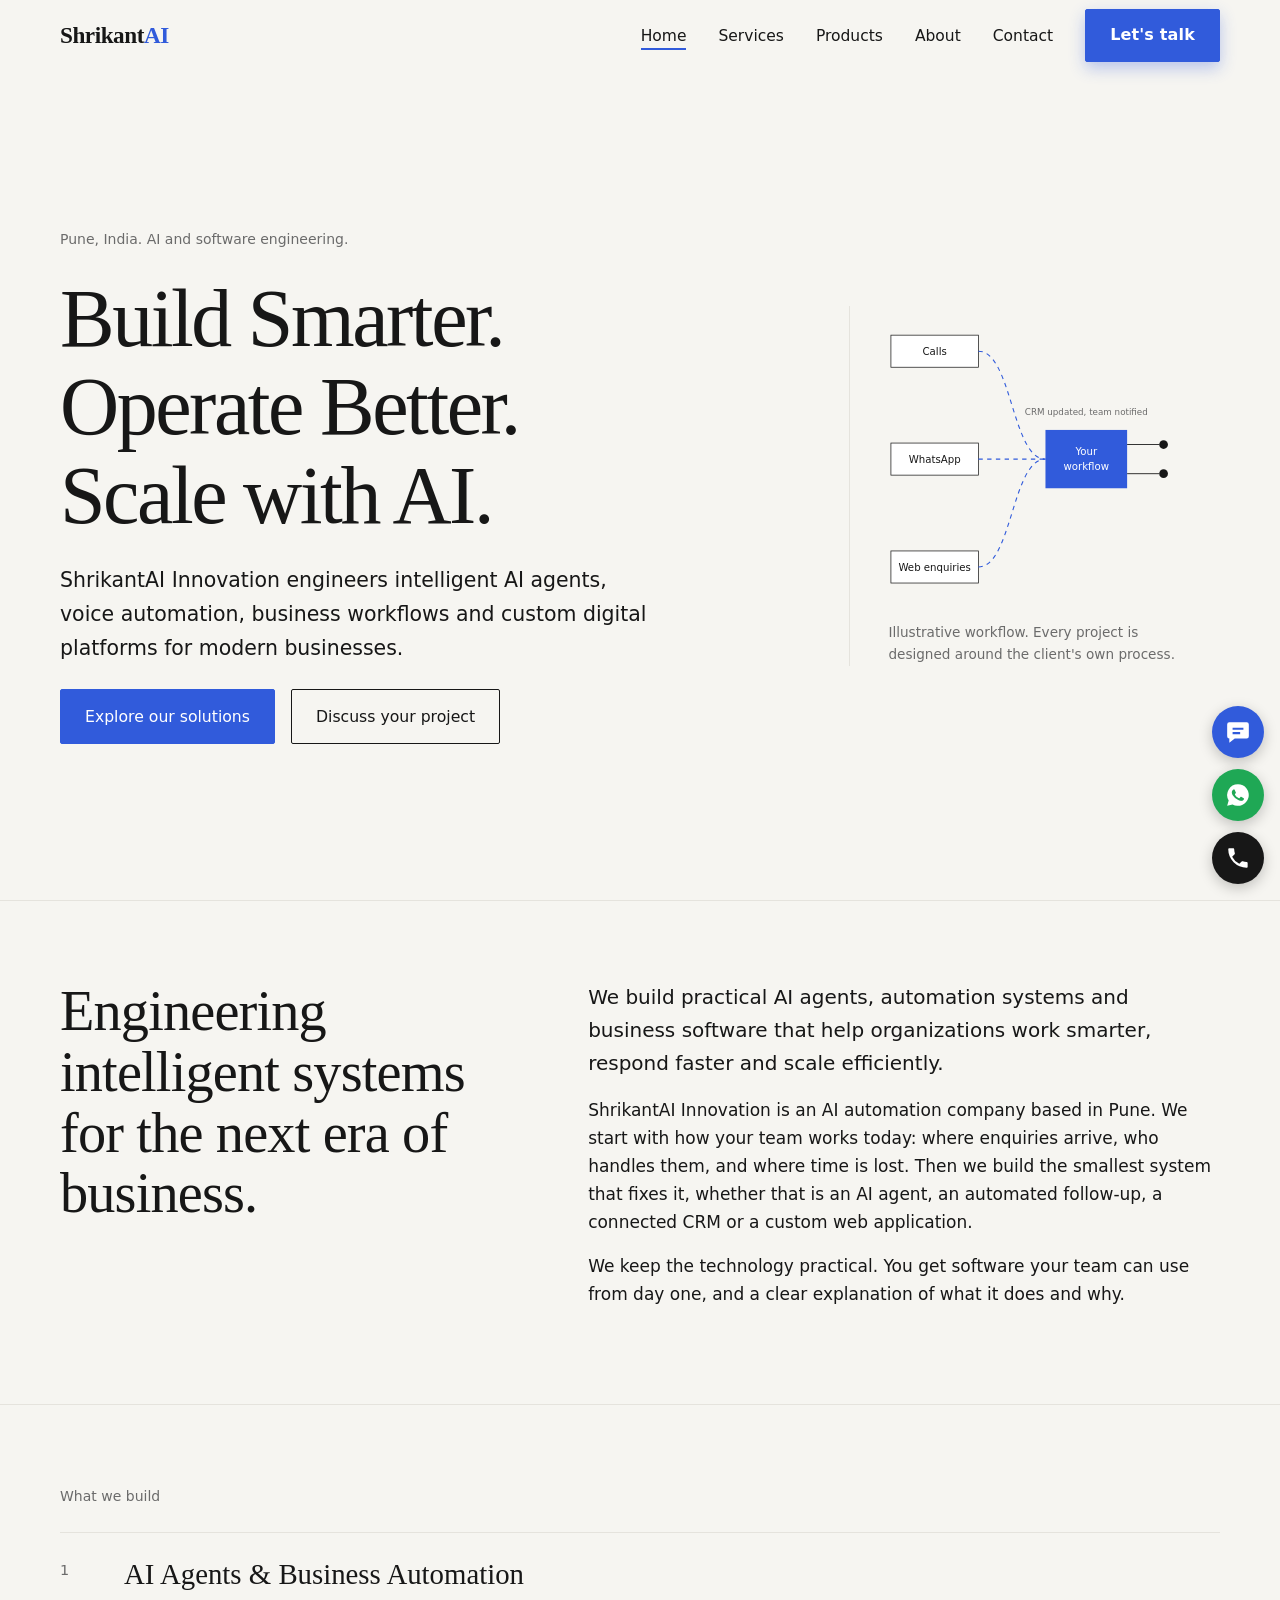
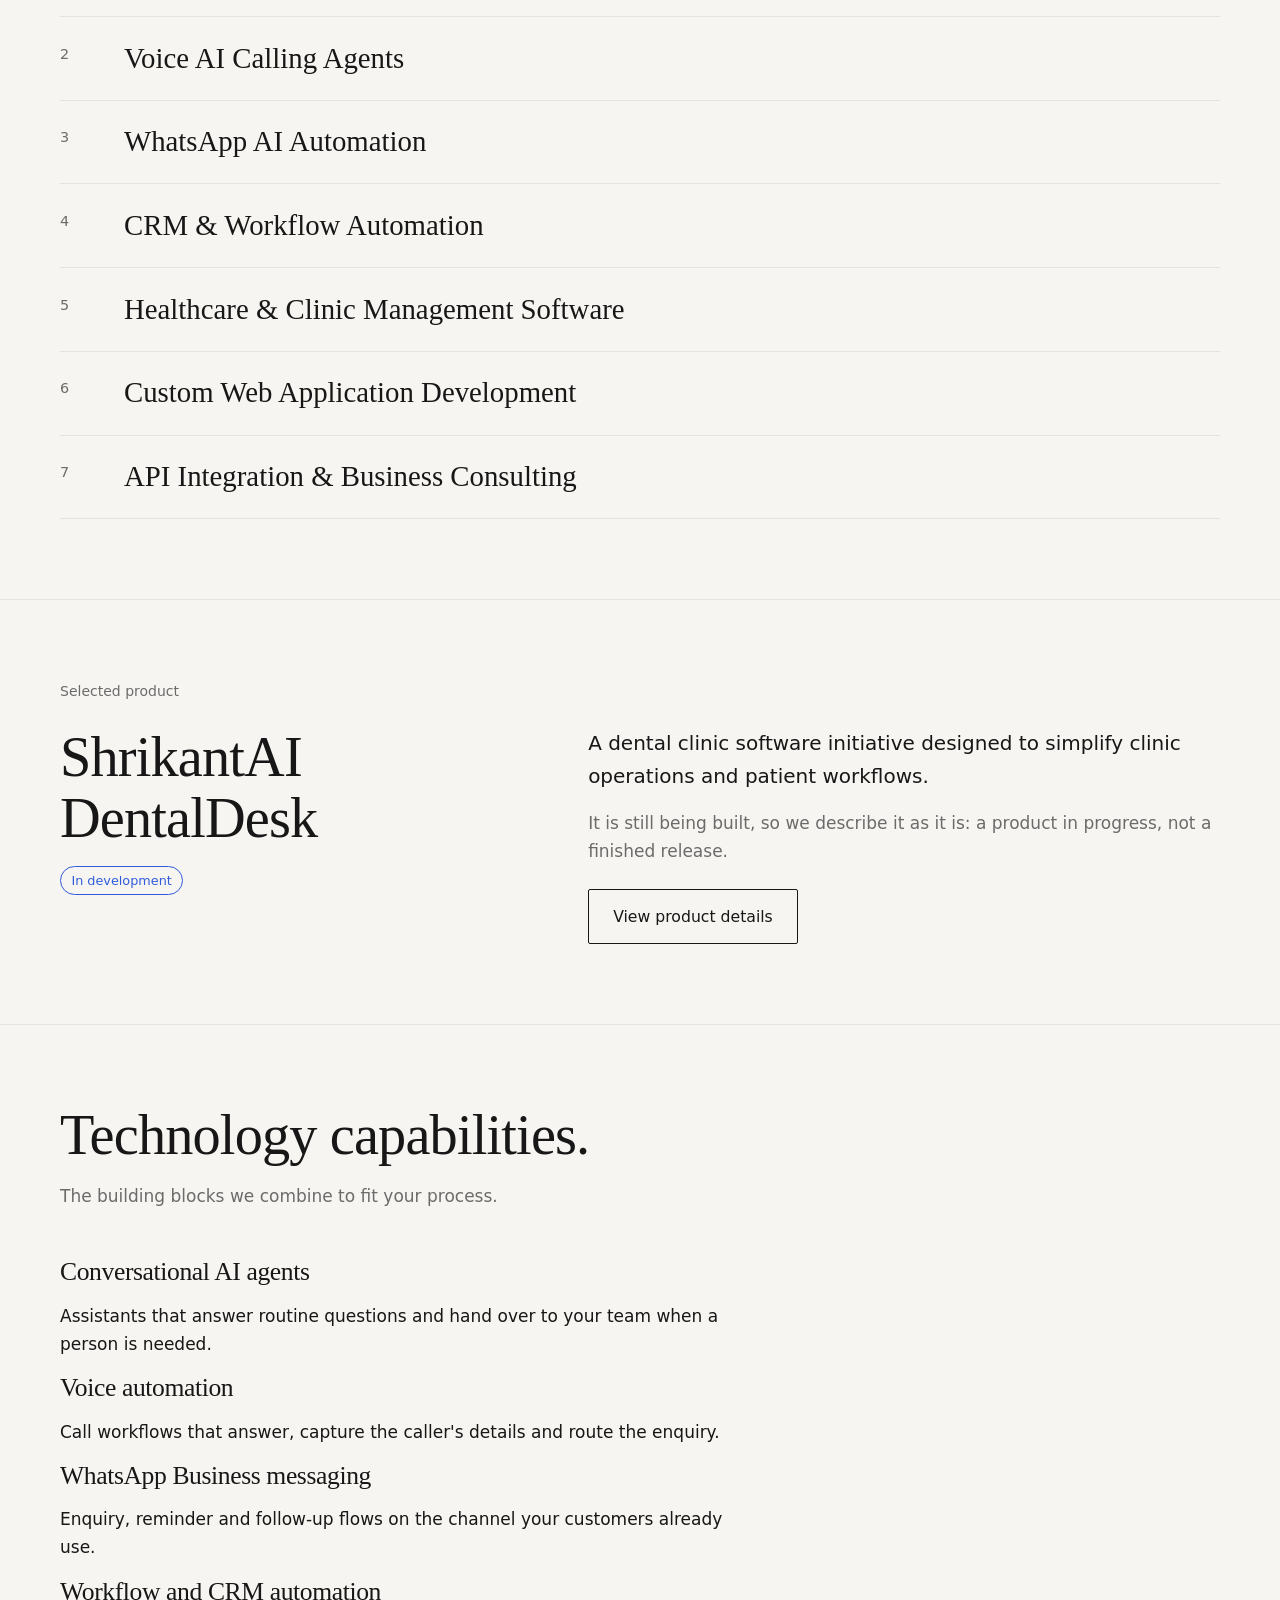
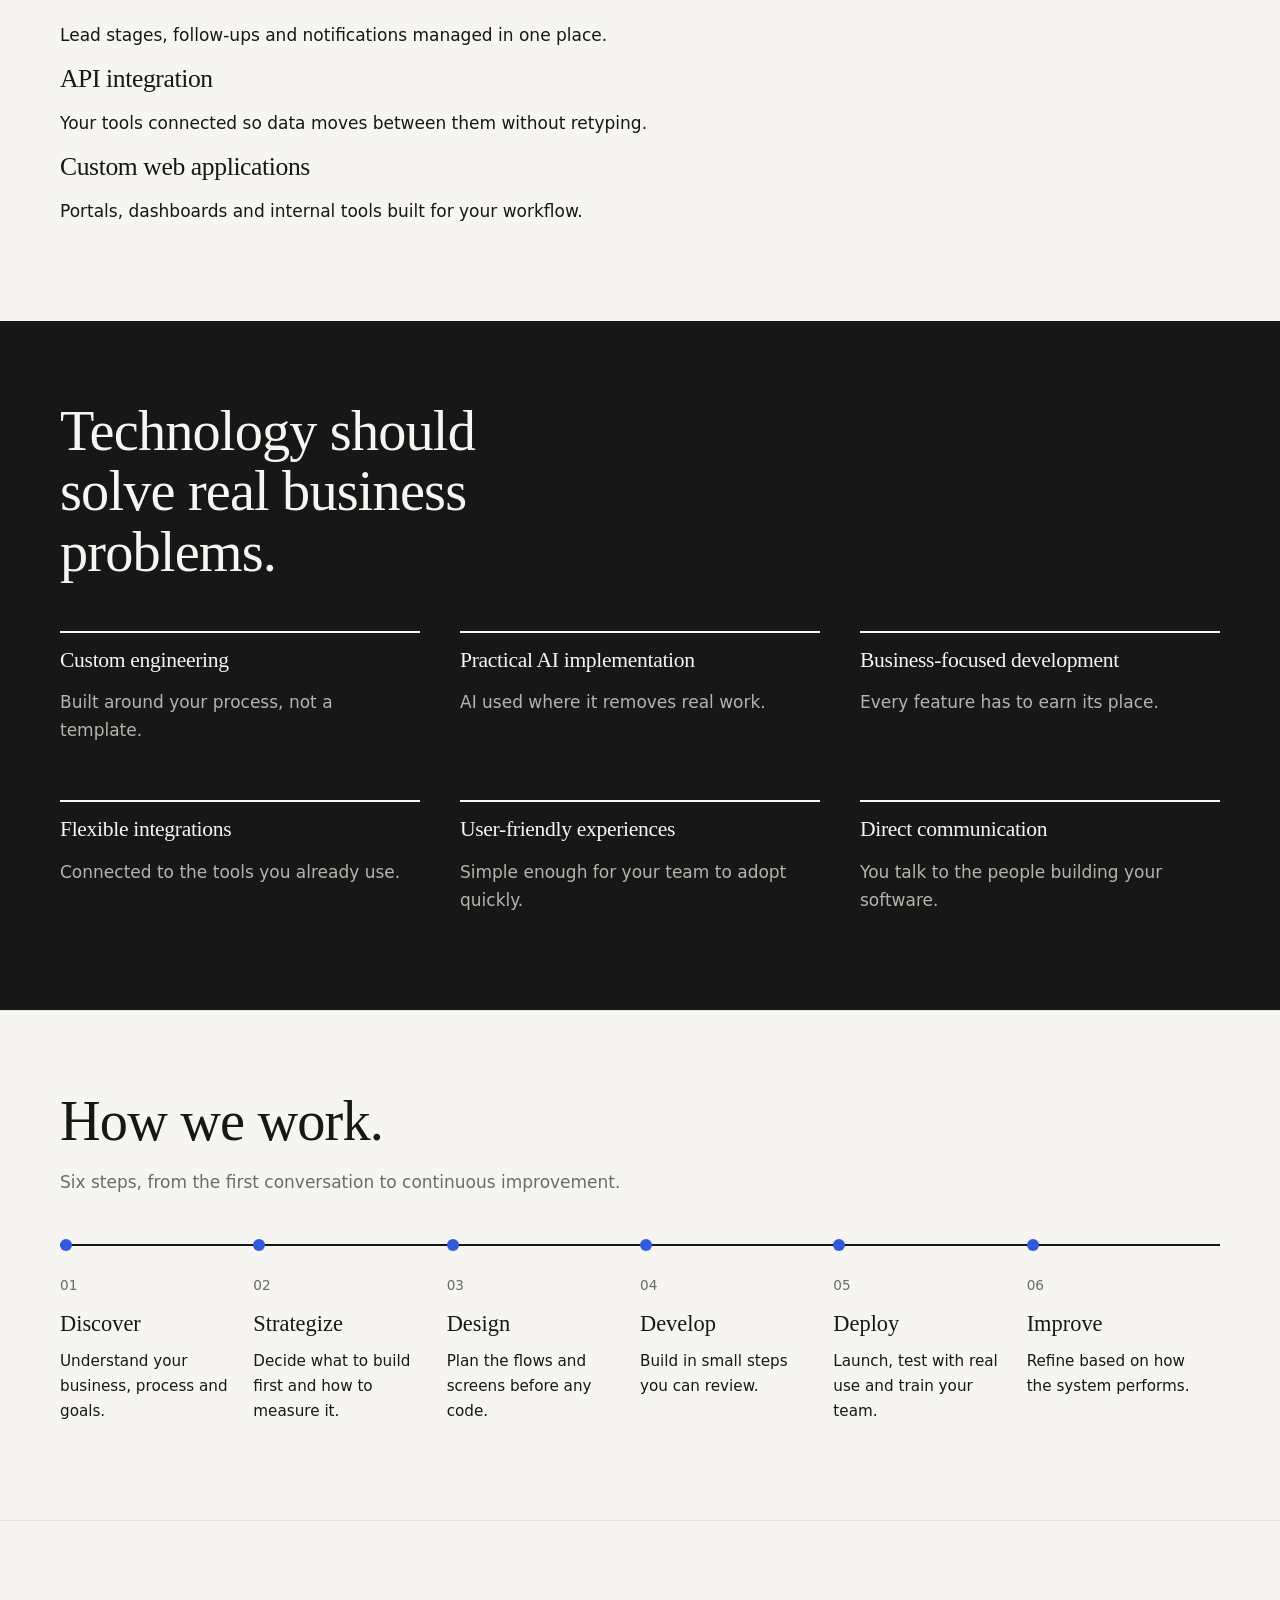
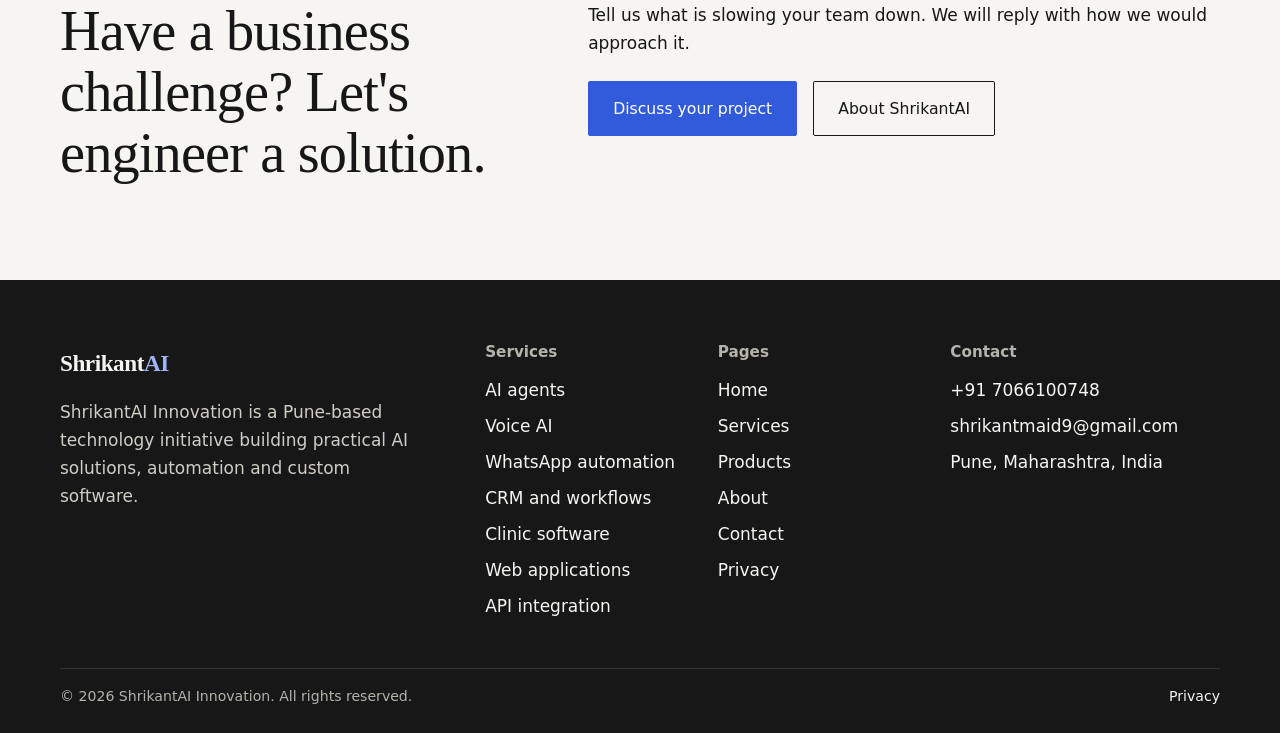
==== commit a33278e6: "Add files via upload" ====
--- a/index.html
+++ b/index.html
@@ -3,13 +3,13 @@
 <head>
 <meta charset="utf-8">
 <meta name="viewport" content="width=device-width, initial-scale=1">
-<title>ShrikantAI Innovation | AI, Automation & Custom Software in Pune</title>
-<meta name="description" content="Pune-based ShrikantAI Innovation builds practical AI solutions, business automation, WhatsApp and voice workflows, and custom software for businesses and clinics.">
+<title>ShrikantAI Innovation | AI Automation Company in Pune</title>
+<meta name="description" content="ShrikantAI Innovation is a Pune-based AI automation company building AI agents, voice AI, WhatsApp automation, CRM workflows and custom software for businesses and clinics.">
 <link rel="canonical" href="https://shrikantaitech.github.io/">
 <meta property="og:type" content="website">
 <meta property="og:site_name" content="ShrikantAI Innovation">
-<meta property="og:title" content="ShrikantAI Innovation | AI, Automation & Custom Software in Pune">
-<meta property="og:description" content="Pune-based ShrikantAI Innovation builds practical AI solutions, business automation, WhatsApp and voice workflows, and custom software for businesses and clinics.">
+<meta property="og:title" content="ShrikantAI Innovation | AI Automation Company in Pune">
+<meta property="og:description" content="ShrikantAI Innovation is a Pune-based AI automation company building AI agents, voice AI, WhatsApp automation, CRM workflows and custom software for businesses and clinics.">
 <meta property="og:url" content="https://shrikantaitech.github.io/">
 <meta name="twitter:card" content="summary">
 <meta name="theme-color" content="#F6F5F1">
@@ -22,14 +22,14 @@
 <header class="nav"><div class="wrap">
 <a class="logo" href="index.html" aria-label="ShrikantAI Innovation home">Shrikant<span>AI</span></a>
 <button class="toggle" aria-expanded="false" aria-controls="menu">Menu</button>
-<ul class="menu" id="menu"><li><a href="index.html" aria-current="page">Home</a></li><li><a href="services.html">Services</a></li><li><a href="index.html#solutions">Solutions</a></li><li><a href="about.html">About</a></li><li><a href="contact.html">Contact</a></li><li><a class="btn accent" href="contact.html">Let's talk</a></li></ul>
+<ul class="menu" id="menu"><li><a href="index.html" aria-current="page">Home</a></li><li><a href="services.html">Services</a></li><li><a href="products.html">Products</a></li><li><a href="about.html">About</a></li><li><a href="contact.html">Contact</a></li><li><a class="btn accent" href="contact.html">Let's talk</a></li></ul>
 </div></header>
 <main id="main">
 <section class="hero"><div class="wrap hero-grid">
 <div><p class="label rise">Pune, India. AI and software engineering.</p>
-<h1 class="rise">Technology that moves your business forward.</h1>
-<p class="lead rise">We engineer practical AI solutions, intelligent automation, and custom software that help businesses simplify operations and grow with confidence.</p>
-<div class="btn-row rise"><a class="btn accent" href="contact.html">Discuss your project</a><a class="btn ghost" href="services.html">Explore our expertise</a></div></div>
+<h1 class="rise"><span style="display:block">Build Smarter.</span><span style="display:block">Operate Better.</span><span style="display:block">Scale with AI.</span></h1>
+<p class="lead rise">ShrikantAI Innovation engineers intelligent AI agents, voice automation, business workflows and custom digital platforms for modern businesses.</p>
+<div class="btn-row rise"><a class="btn accent" href="services.html">Explore our solutions</a><a class="btn ghost" href="contact.html">Discuss your project</a></div></div>
 <figure class="hero-art rise"><svg viewBox="0 0 400 420" role="img" aria-labelledby="art-t art-d">
 <title id="art-t">How a business workflow is connected</title><desc id="art-d">Calls, WhatsApp messages and web enquiries flow into one workflow, which updates your CRM and notifies your team.</desc>
 <g font-family="system-ui,sans-serif" font-size="14" fill="#171717">
@@ -42,20 +42,28 @@
 <text x="272" y="150" text-anchor="middle" font-size="12" fill="#6B6B6B">CRM updated, team notified</text></g></svg>
 <figcaption>Illustrative workflow. Every project is designed around the client's own process.</figcaption></figure></div></section>
 <section class="section"><div class="wrap cols">
-<h2>Engineering better ways to work.</h2>
-<div class="reveal"><p style="font-size:1.25rem">Most businesses do not need more software. They need the right tools connected to the way their team already works.</p>
-<p>We start by understanding the process: where enquiries arrive, who handles them, and where time is lost. Then we build the smallest system that fixes it, whether that is an AI agent, an automated follow-up, a connected CRM or a custom web application.</p>
-<p>We keep the technology practical. You get software your team can use on day one, and a clear explanation of what it does and why.</p></div></div></section>
+<h2>Engineering intelligent systems for the next era of business.</h2>
+<div class="reveal"><p style="font-size:1.25rem">We build practical AI agents, automation systems and business software that help organizations work smarter, respond faster and scale efficiently.</p>
+<p>ShrikantAI Innovation is an AI automation company based in Pune. We start with how your team works today: where enquiries arrive, who handles them, and where time is lost. Then we build the smallest system that fixes it, whether that is an AI agent, an automated follow-up, a connected CRM or a custom web application.</p>
+<p>We keep the technology practical. You get software your team can use from day one, and a clear explanation of what it does and why.</p></div></div></section>
 <section class="section"><div class="wrap"><p class="label">What we build</p>
 <ol class="svc-list" style="list-style:none;padding:0;margin:0">
-<li><a href="services.html#s1"><span>1</span>AI Agents & Business Automation</a></li><li><a href="services.html#s2"><span>2</span>Voice AI & Calling Solutions</a></li><li><a href="services.html#s3"><span>3</span>WhatsApp Business Automation</a></li><li><a href="services.html#s4"><span>4</span>CRM & Workflow Automation</a></li><li><a href="services.html#s5"><span>5</span>Healthcare & Clinic Software</a></li><li><a href="services.html#s6"><span>6</span>Custom Web Application Development</a></li><li><a href="services.html#s7"><span>7</span>API Integration & Technology Consulting</a></li>
+<li><a href="services.html#s1"><span>1</span>AI Agents & Business Automation</a></li><li><a href="services.html#s2"><span>2</span>Voice AI Calling Agents</a></li><li><a href="services.html#s3"><span>3</span>WhatsApp AI Automation</a></li><li><a href="services.html#s4"><span>4</span>CRM & Workflow Automation</a></li><li><a href="services.html#s5"><span>5</span>Healthcare & Clinic Management Software</a></li><li><a href="services.html#s6"><span>6</span>Custom Web Application Development</a></li><li><a href="services.html#s7"><span>7</span>API Integration & Business Consulting</a></li>
 </ol></div></section>
-<section class="section" id="solutions"><div class="wrap"><h2>Featured solutions</h2>
-<p class="muted" style="margin-bottom:2.5rem">Each solution shows its current status so you know what is ready and what is still being shaped.</p>
-<div class="sol reveal">
-<article><span class="status dev">In development</span><h3>ShrikantAI DentalDesk</h3><p>A digital workflow and practice management solution for dental clinics.</p></article>
-<article><span class="status concept">Built to order</span><h3>Custom healthcare software</h3><p>Software designed around clinic and healthcare workflows.</p></article>
-<article><span class="status concept">Built to order</span><h3>Business automation systems</h3><p>Intelligent systems for lead management, communication, and operational workflows.</p></article>
+<section class="section"><div class="wrap"><p class="label">Selected product</p>
+<div class="cols reveal"><div><h2>ShrikantAI DentalDesk</h2><span class="status dev">In development</span></div>
+<div><p style="font-size:1.25rem">A dental clinic software initiative designed to simplify clinic operations and patient workflows.</p>
+<p class="muted">It is still being built, so we describe it as it is: a product in progress, not a finished release.</p>
+<div class="btn-row"><a class="btn ghost" href="products.html">View product details</a></div></div></div></div></section>
+<section class="section"><div class="wrap"><h2>Technology capabilities.</h2>
+<p class="muted" style="margin-bottom:3rem">The building blocks we combine to fit your process.</p>
+<div class="caps reveal">
+<div><h3>Conversational AI agents</h3><p>Assistants that answer routine questions and hand over to your team when a person is needed.</p></div>
+<div><h3>Voice automation</h3><p>Call workflows that answer, capture the caller's details and route the enquiry.</p></div>
+<div><h3>WhatsApp Business messaging</h3><p>Enquiry, reminder and follow-up flows on the channel your customers already use.</p></div>
+<div><h3>Workflow and CRM automation</h3><p>Lead stages, follow-ups and notifications managed in one place.</p></div>
+<div><h3>API integration</h3><p>Your tools connected so data moves between them without retyping.</p></div>
+<div><h3>Custom web applications</h3><p>Portals, dashboards and internal tools built for your workflow.</p></div>
 </div></div></section>
 <section class="section dark"><div class="wrap"><h2 style="max-width:18ch">Technology should solve real business problems.</h2>
 <div class="principles reveal" style="margin-top:3rem">
@@ -86,7 +94,7 @@
 <nav aria-label="Footer services"><h2>Services</h2><ul>
 <li><a href="services.html#s1">AI agents</a></li><li><a href="services.html#s2">Voice AI</a></li><li><a href="services.html#s3">WhatsApp automation</a></li><li><a href="services.html#s4">CRM and workflows</a></li><li><a href="services.html#s5">Clinic software</a></li><li><a href="services.html#s6">Web applications</a></li><li><a href="services.html#s7">API integration</a></li></ul></nav>
 <nav aria-label="Footer pages"><h2>Pages</h2><ul>
-<li><a href="index.html">Home</a></li><li><a href="services.html">Services</a></li><li><a href="index.html#solutions">Solutions</a></li><li><a href="about.html">About</a></li><li><a href="contact.html">Contact</a></li><li><a href="privacy.html">Privacy</a></li></ul></nav>
+<li><a href="index.html">Home</a></li><li><a href="services.html">Services</a></li><li><a href="products.html">Products</a></li><li><a href="about.html">About</a></li><li><a href="contact.html">Contact</a></li><li><a href="privacy.html">Privacy</a></li></ul></nav>
 <div><h2>Contact</h2><ul>
 <li><a href="tel:+917066100748">+91 7066100748</a></li>
 <li><a href="mailto:shrikantmaid9@gmail.com">shrikantmaid9@gmail.com</a></li>
